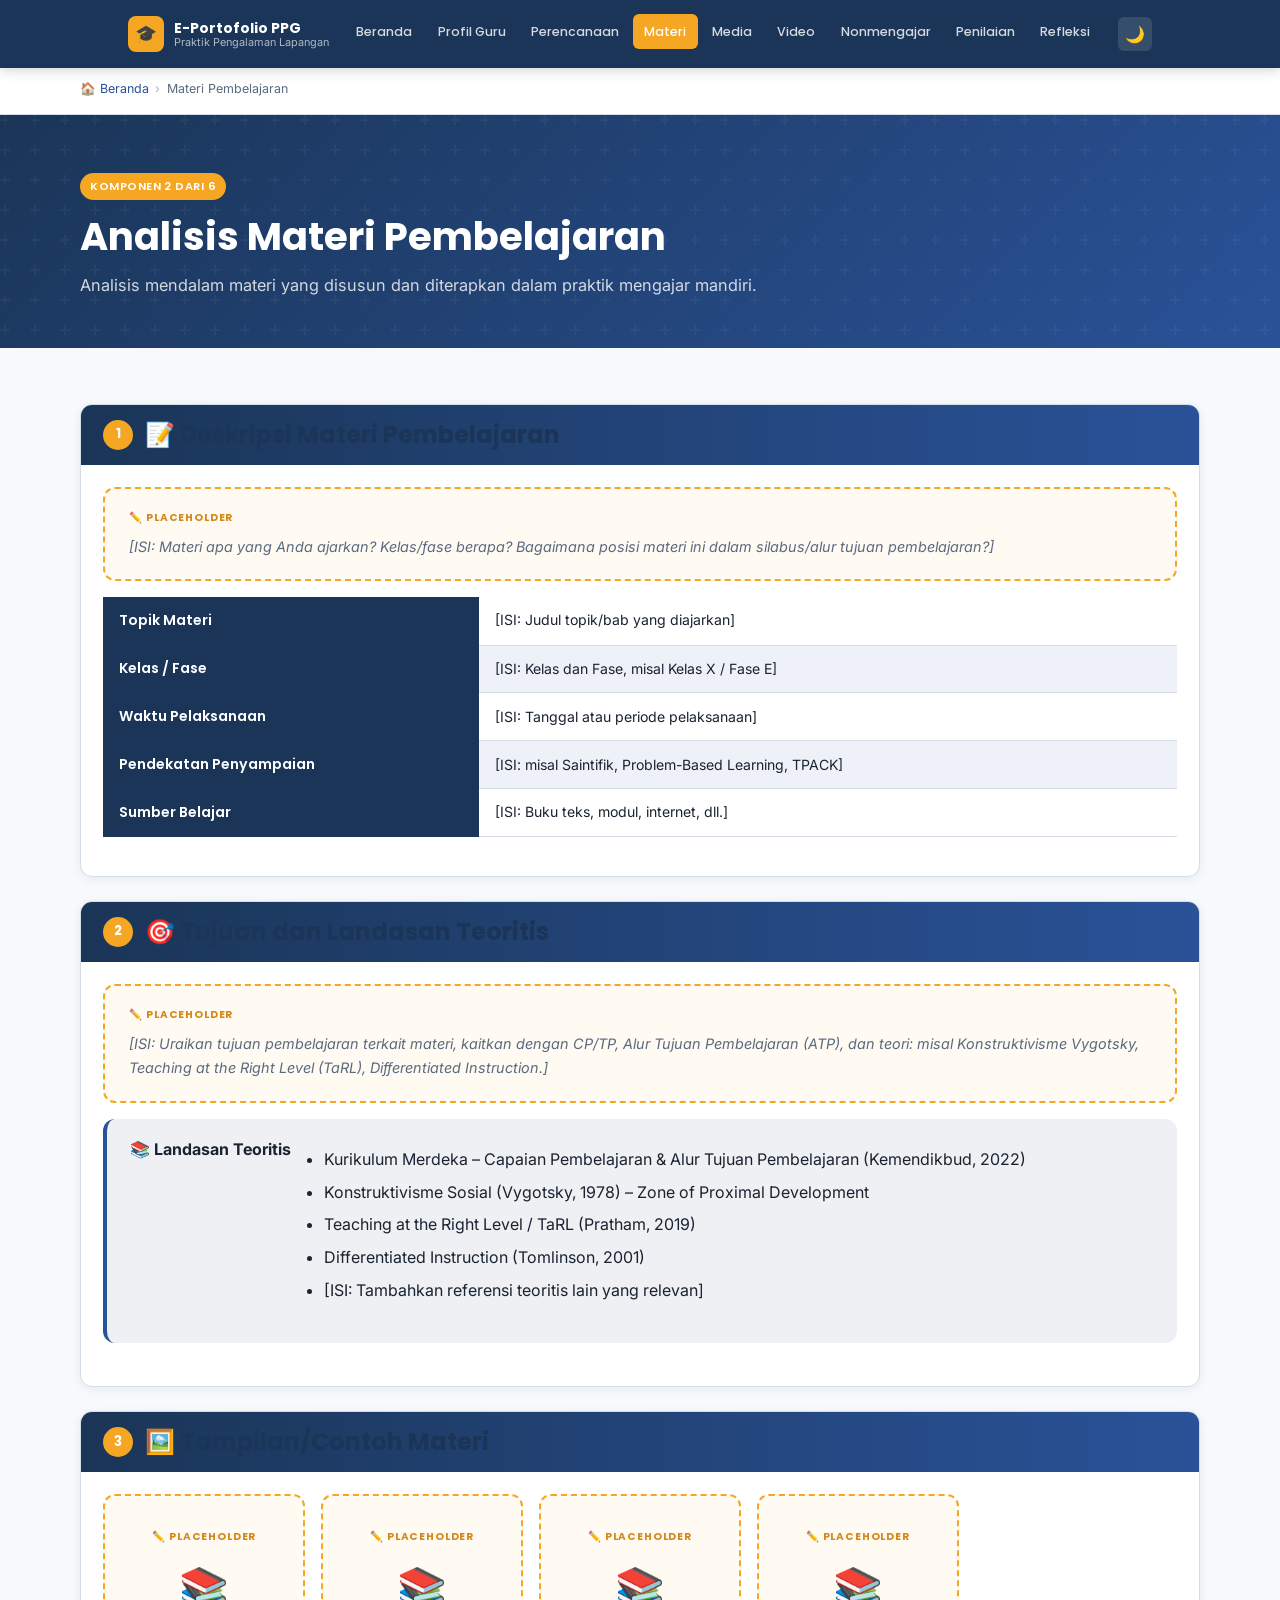
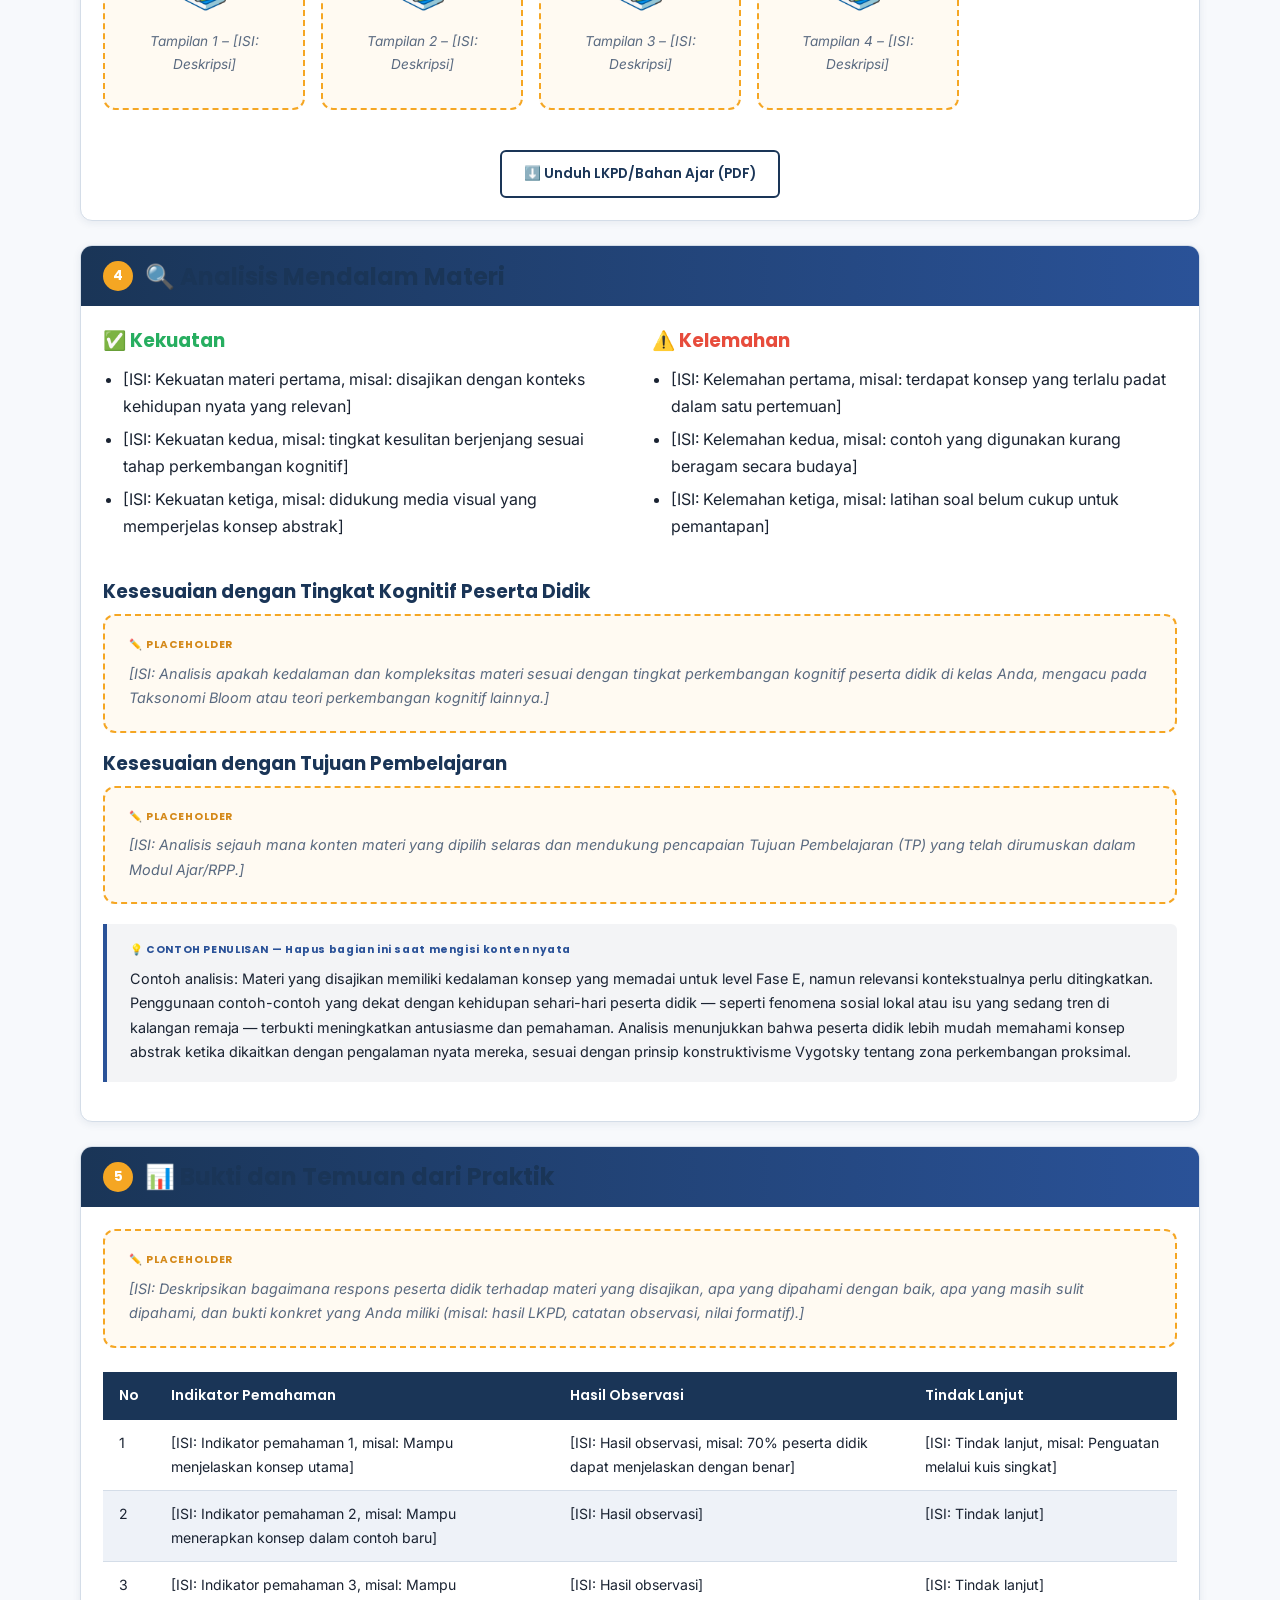
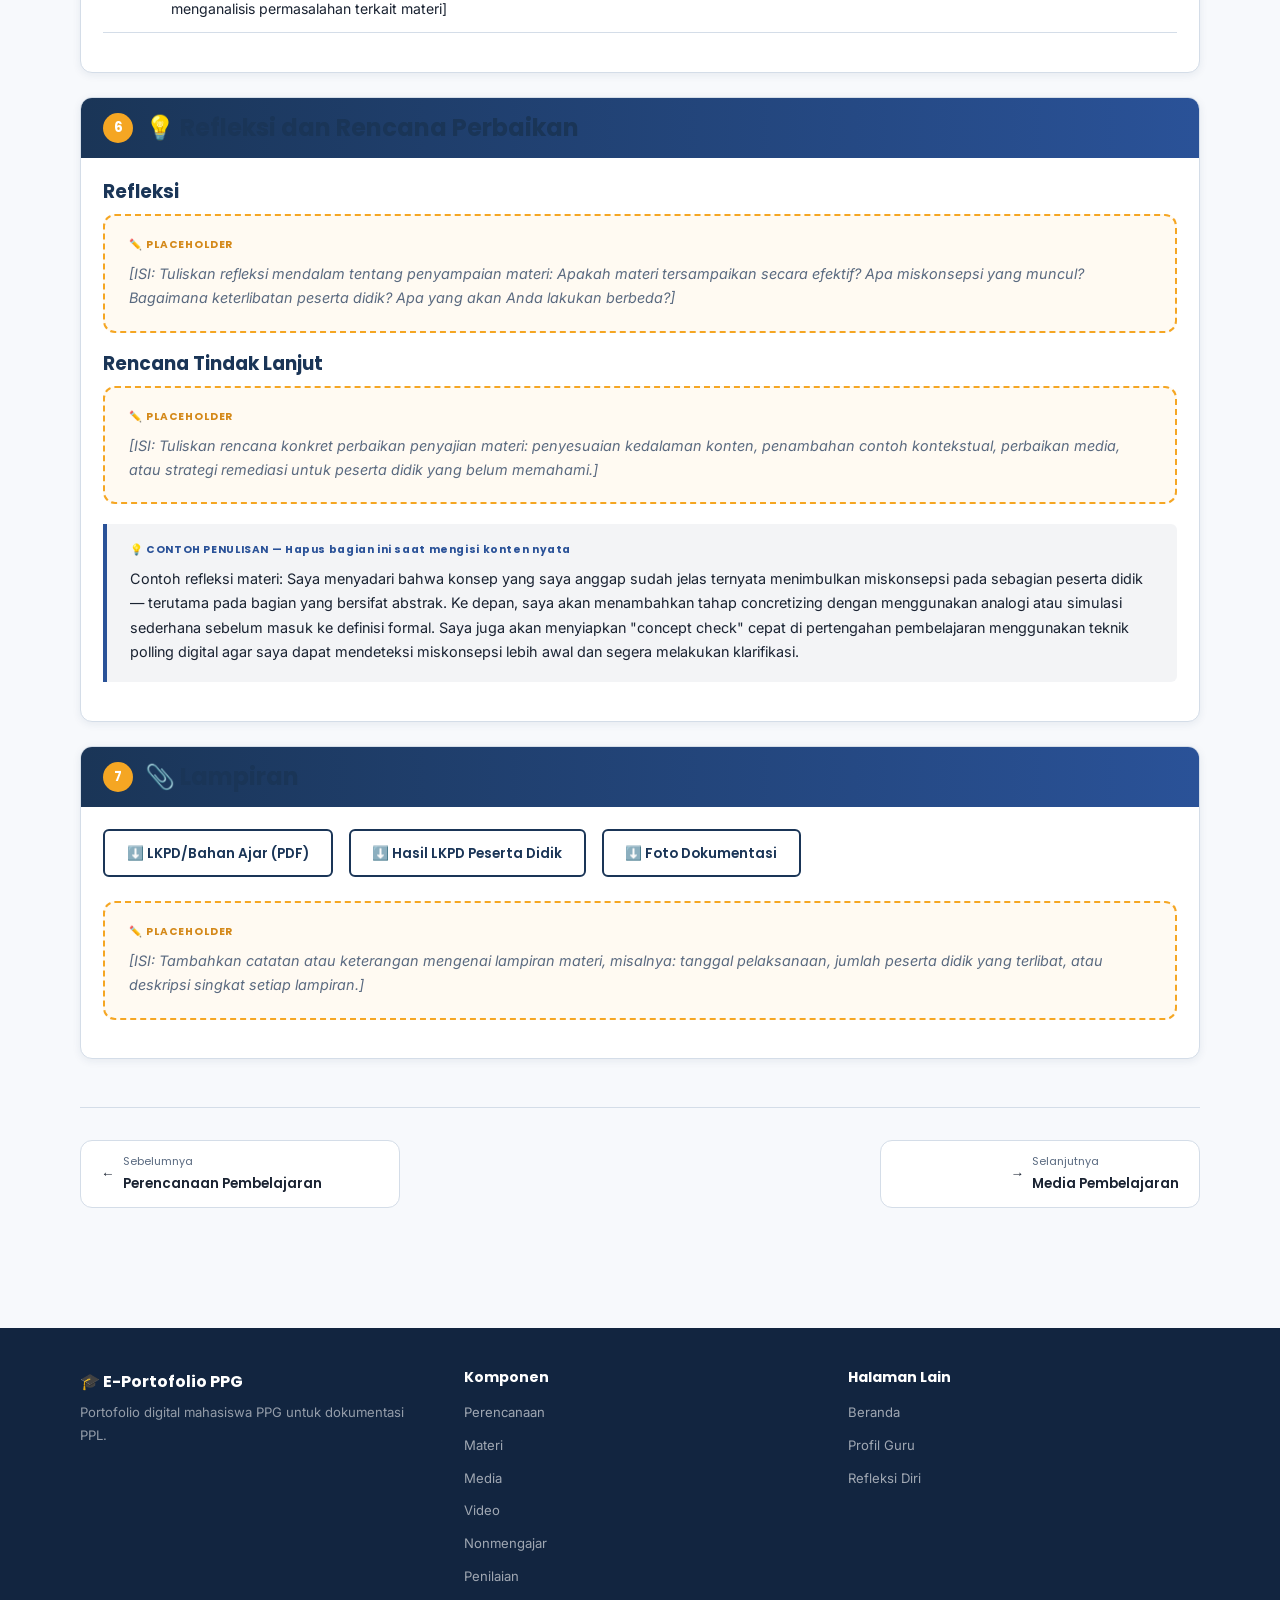
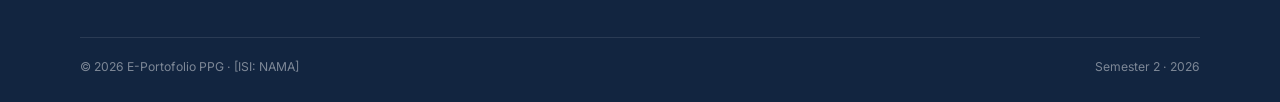
==== materi.html @ 10f50a90 "Add files via upload" ====
<!DOCTYPE html>
<html lang="id">
<head>
  <meta charset="UTF-8" />
  <meta name="viewport" content="width=device-width, initial-scale=1.0" />
  <title>Analisis Materi Pembelajaran – E-Portofolio PPG</title>
  <meta name="description" content="Analisis mendalam materi yang disusun dan diterapkan dalam praktik mengajar mandiri." />
  <link rel="stylesheet" href="assets/css/style.css" />
  <style>#reading-progress{position:fixed;top:0;left:0;height:3px;width:0;background:var(--color-accent);z-index:2000;}</style>
</head>
<body>
<div id="reading-progress"></div>

<!-- NAVBAR -->
<nav class="navbar" role="navigation" aria-label="Navigasi utama">
  <div class="container">
    <a href="index.html" class="nav-brand" aria-label="Beranda E-Portofolio PPG">
      <div class="nav-brand-icon" aria-hidden="true">🎓</div>
      <div class="nav-brand-text">
        <span class="nav-brand-title">E-Portofolio PPG</span>
        <span class="nav-brand-sub">Praktik Pengalaman Lapangan</span>
      </div>
    </a>
    <ul class="nav-menu" id="nav-menu" role="menubar">
      <li role="none"><a href="index.html" role="menuitem">Beranda</a></li>
      <li role="none"><a href="profil.html" role="menuitem">Profil Guru</a></li>
      <li role="none"><a href="perencanaan.html" role="menuitem">Perencanaan</a></li>
      <li role="none"><a href="materi.html" role="menuitem" class="active" aria-current="page">Materi</a></li>
      <li role="none"><a href="media.html" role="menuitem">Media</a></li>
      <li role="none"><a href="video.html" role="menuitem">Video</a></li>
      <li role="none"><a href="nonmengajar.html" role="menuitem">Nonmengajar</a></li>
      <li role="none"><a href="penilaian.html" role="menuitem">Penilaian</a></li>
      <li role="none"><a href="refleksi.html" role="menuitem">Refleksi</a></li>
    </ul>
    <div class="nav-actions">
      <button id="dark-toggle" class="btn-dark-toggle" aria-label="Ganti tema">🌙</button>
      <button id="hamburger" class="hamburger" aria-label="Buka/tutup menu" aria-expanded="false">☰</button>
    </div>
  </div>
</nav>

<!-- BREADCRUMB -->
<nav class="breadcrumb" aria-label="Breadcrumb">
  <div class="container">
    <ol>
      <li><a href="index.html">🏠 Beranda</a></li>
      <li aria-current="page">Materi Pembelajaran</li>
    </ol>
  </div>
</nav>

<!-- PAGE HERO -->
<header class="page-hero">
  <div class="container">
    <div class="badge" style="margin-bottom:.8rem;">Komponen 2 dari 6</div>
    <h1>Analisis Materi Pembelajaran</h1>
    <p class="page-hero-sub">Analisis mendalam materi yang disusun dan diterapkan dalam praktik mengajar mandiri.</p>
  </div>
</header>

<!-- MAIN -->
<main id="main-content">
  <section class="section">
    <div class="container">

      <!-- STEP 1: Deskripsi Materi -->
      <div class="analysis-step fade-in">
        <div class="analysis-step-header">
          <div class="step-number">1</div>
          <h2>📝 Deskripsi Materi Pembelajaran</h2>
        </div>
        <div class="analysis-step-body">
          <div class="placeholder-box">
            <p>[ISI: Materi apa yang Anda ajarkan? Kelas/fase berapa? Bagaimana posisi materi ini dalam silabus/alur tujuan pembelajaran?]</p>
          </div>
          <div class="table-wrap">
            <table>
              <caption class="sr-only">Informasi Materi Pembelajaran</caption>
              <tbody>
                <tr><th style="width:35%">Topik Materi</th><td>[ISI: Judul topik/bab yang diajarkan]</td></tr>
                <tr><th>Kelas / Fase</th><td>[ISI: Kelas dan Fase, misal Kelas X / Fase E]</td></tr>
                <tr><th>Waktu Pelaksanaan</th><td>[ISI: Tanggal atau periode pelaksanaan]</td></tr>
                <tr><th>Pendekatan Penyampaian</th><td>[ISI: misal Saintifik, Problem-Based Learning, TPACK]</td></tr>
                <tr><th>Sumber Belajar</th><td>[ISI: Buku teks, modul, internet, dll.]</td></tr>
              </tbody>
            </table>
          </div>
        </div>
      </div>

      <!-- STEP 2: Tujuan dan Landasan Teoritis -->
      <div class="analysis-step fade-in">
        <div class="analysis-step-header">
          <div class="step-number">2</div>
          <h2>🎯 Tujuan dan Landasan Teoritis</h2>
        </div>
        <div class="analysis-step-body">
          <div class="placeholder-box">
            <p>[ISI: Uraikan tujuan pembelajaran terkait materi, kaitkan dengan CP/TP, Alur Tujuan Pembelajaran (ATP), dan teori: misal Konstruktivisme Vygotsky, Teaching at the Right Level (TaRL), Differentiated Instruction.]</p>
          </div>
          <div class="info-box info">
            <strong>📚 Landasan Teoritis</strong>
            <ul style="margin-top:.6rem;padding-left:1.2rem;">
              <li>Kurikulum Merdeka – Capaian Pembelajaran &amp; Alur Tujuan Pembelajaran (Kemendikbud, 2022)</li>
              <li>Konstruktivisme Sosial (Vygotsky, 1978) – Zone of Proximal Development</li>
              <li>Teaching at the Right Level / TaRL (Pratham, 2019)</li>
              <li>Differentiated Instruction (Tomlinson, 2001)</li>
              <li>[ISI: Tambahkan referensi teoritis lain yang relevan]</li>
            </ul>
          </div>
        </div>
      </div>

      <!-- STEP 3: Tampilan Materi -->
      <div class="analysis-step fade-in">
        <div class="analysis-step-header">
          <div class="step-number">3</div>
          <h2>🖼️ Tampilan/Contoh Materi</h2>
        </div>
        <div class="analysis-step-body">
          <div class="gallery-grid" style="display:grid;grid-template-columns:repeat(auto-fill,minmax(180px,1fr));gap:1rem;margin-bottom:1.5rem;">
            <div class="placeholder-box" style="text-align:center;padding:2rem 1rem;">
              <div style="font-size:2.5rem;">📚</div>
              <p style="margin-top:.5rem;font-size:.85rem;">Tampilan 1 – [ISI: Deskripsi]</p>
            </div>
            <div class="placeholder-box" style="text-align:center;padding:2rem 1rem;">
              <div style="font-size:2.5rem;">📚</div>
              <p style="margin-top:.5rem;font-size:.85rem;">Tampilan 2 – [ISI: Deskripsi]</p>
            </div>
            <div class="placeholder-box" style="text-align:center;padding:2rem 1rem;">
              <div style="font-size:2.5rem;">📚</div>
              <p style="margin-top:.5rem;font-size:.85rem;">Tampilan 3 – [ISI: Deskripsi]</p>
            </div>
            <div class="placeholder-box" style="text-align:center;padding:2rem 1rem;">
              <div style="font-size:2.5rem;">📚</div>
              <p style="margin-top:.5rem;font-size:.85rem;">Tampilan 4 – [ISI: Deskripsi]</p>
            </div>
          </div>
          <div style="text-align:center;">
            <a href="assets/docs/lkpd-materi.pdf" class="btn btn-outline" download>⬇️ Unduh LKPD/Bahan Ajar (PDF)</a>
          </div>
        </div>
      </div>

      <!-- STEP 4: Analisis Mendalam -->
      <div class="analysis-step fade-in">
        <div class="analysis-step-header">
          <div class="step-number">4</div>
          <h2>🔍 Analisis Mendalam Materi</h2>
        </div>
        <div class="analysis-step-body">
          <div class="strength-grid" style="display:grid;grid-template-columns:1fr 1fr;gap:1.5rem;margin-bottom:1.5rem;">
            <div class="strength-card">
              <h3 style="color:var(--color-success,#16a34a);margin-bottom:.8rem;">✅ Kekuatan</h3>
              <ul style="padding-left:1.2rem;">
                <li>[ISI: Kekuatan materi pertama, misal: disajikan dengan konteks kehidupan nyata yang relevan]</li>
                <li>[ISI: Kekuatan kedua, misal: tingkat kesulitan berjenjang sesuai tahap perkembangan kognitif]</li>
                <li>[ISI: Kekuatan ketiga, misal: didukung media visual yang memperjelas konsep abstrak]</li>
              </ul>
            </div>
            <div class="strength-card">
              <h3 style="color:var(--color-danger,#dc2626);margin-bottom:.8rem;">⚠️ Kelemahan</h3>
              <ul style="padding-left:1.2rem;">
                <li>[ISI: Kelemahan pertama, misal: terdapat konsep yang terlalu padat dalam satu pertemuan]</li>
                <li>[ISI: Kelemahan kedua, misal: contoh yang digunakan kurang beragam secara budaya]</li>
                <li>[ISI: Kelemahan ketiga, misal: latihan soal belum cukup untuk pemantapan]</li>
              </ul>
            </div>
          </div>
          <h3 style="margin-bottom:.6rem;">Kesesuaian dengan Tingkat Kognitif Peserta Didik</h3>
          <div class="placeholder-box" style="margin-bottom:1.2rem;">
            <p>[ISI: Analisis apakah kedalaman dan kompleksitas materi sesuai dengan tingkat perkembangan kognitif peserta didik di kelas Anda, mengacu pada Taksonomi Bloom atau teori perkembangan kognitif lainnya.]</p>
          </div>
          <h3 style="margin-bottom:.6rem;">Kesesuaian dengan Tujuan Pembelajaran</h3>
          <div class="placeholder-box" style="margin-bottom:1.2rem;">
            <p>[ISI: Analisis sejauh mana konten materi yang dipilih selaras dan mendukung pencapaian Tujuan Pembelajaran (TP) yang telah dirumuskan dalam Modul Ajar/RPP.]</p>
          </div>
          <div class="example-box">
            <p>Contoh analisis: Materi yang disajikan memiliki kedalaman konsep yang memadai untuk level Fase E, namun relevansi kontekstualnya perlu ditingkatkan. Penggunaan contoh-contoh yang dekat dengan kehidupan sehari-hari peserta didik — seperti fenomena sosial lokal atau isu yang sedang tren di kalangan remaja — terbukti meningkatkan antusiasme dan pemahaman. Analisis menunjukkan bahwa peserta didik lebih mudah memahami konsep abstrak ketika dikaitkan dengan pengalaman nyata mereka, sesuai dengan prinsip konstruktivisme Vygotsky tentang zona perkembangan proksimal.</p>
          </div>
        </div>
      </div>

      <!-- STEP 5: Bukti dan Temuan -->
      <div class="analysis-step fade-in">
        <div class="analysis-step-header">
          <div class="step-number">5</div>
          <h2>📊 Bukti dan Temuan dari Praktik</h2>
        </div>
        <div class="analysis-step-body">
          <div class="placeholder-box" style="margin-bottom:1.5rem;">
            <p>[ISI: Deskripsikan bagaimana respons peserta didik terhadap materi yang disajikan, apa yang dipahami dengan baik, apa yang masih sulit dipahami, dan bukti konkret yang Anda miliki (misal: hasil LKPD, catatan observasi, nilai formatif).]</p>
          </div>
          <div class="table-wrap">
            <table>
              <caption class="sr-only">Tabel Analisis Pemahaman Peserta Didik</caption>
              <thead>
                <tr>
                  <th>No</th>
                  <th>Indikator Pemahaman</th>
                  <th>Hasil Observasi</th>
                  <th>Tindak Lanjut</th>
                </tr>
              </thead>
              <tbody>
                <tr>
                  <td>1</td>
                  <td>[ISI: Indikator pemahaman 1, misal: Mampu menjelaskan konsep utama]</td>
                  <td>[ISI: Hasil observasi, misal: 70% peserta didik dapat menjelaskan dengan benar]</td>
                  <td>[ISI: Tindak lanjut, misal: Penguatan melalui kuis singkat]</td>
                </tr>
                <tr>
                  <td>2</td>
                  <td>[ISI: Indikator pemahaman 2, misal: Mampu menerapkan konsep dalam contoh baru]</td>
                  <td>[ISI: Hasil observasi]</td>
                  <td>[ISI: Tindak lanjut]</td>
                </tr>
                <tr>
                  <td>3</td>
                  <td>[ISI: Indikator pemahaman 3, misal: Mampu menganalisis permasalahan terkait materi]</td>
                  <td>[ISI: Hasil observasi]</td>
                  <td>[ISI: Tindak lanjut]</td>
                </tr>
              </tbody>
            </table>
          </div>
        </div>
      </div>

      <!-- STEP 6: Refleksi -->
      <div class="analysis-step fade-in">
        <div class="analysis-step-header">
          <div class="step-number">6</div>
          <h2>💡 Refleksi dan Rencana Perbaikan</h2>
        </div>
        <div class="analysis-step-body">
          <h3 style="margin-bottom:.6rem;">Refleksi</h3>
          <div class="placeholder-box" style="margin-bottom:1.2rem;">
            <p>[ISI: Tuliskan refleksi mendalam tentang penyampaian materi: Apakah materi tersampaikan secara efektif? Apa miskonsepsi yang muncul? Bagaimana keterlibatan peserta didik? Apa yang akan Anda lakukan berbeda?]</p>
          </div>
          <h3 style="margin-bottom:.6rem;">Rencana Tindak Lanjut</h3>
          <div class="placeholder-box" style="margin-bottom:1.2rem;">
            <p>[ISI: Tuliskan rencana konkret perbaikan penyajian materi: penyesuaian kedalaman konten, penambahan contoh kontekstual, perbaikan media, atau strategi remediasi untuk peserta didik yang belum memahami.]</p>
          </div>
          <div class="example-box">
            <p>Contoh refleksi materi: Saya menyadari bahwa konsep yang saya anggap sudah jelas ternyata menimbulkan miskonsepsi pada sebagian peserta didik — terutama pada bagian yang bersifat abstrak. Ke depan, saya akan menambahkan tahap concretizing dengan menggunakan analogi atau simulasi sederhana sebelum masuk ke definisi formal. Saya juga akan menyiapkan "concept check" cepat di pertengahan pembelajaran menggunakan teknik polling digital agar saya dapat mendeteksi miskonsepsi lebih awal dan segera melakukan klarifikasi.</p>
          </div>
        </div>
      </div>

      <!-- STEP 7: Lampiran -->
      <div class="analysis-step fade-in">
        <div class="analysis-step-header">
          <div class="step-number">7</div>
          <h2>📎 Lampiran</h2>
        </div>
        <div class="analysis-step-body">
          <div style="display:flex;flex-wrap:wrap;gap:1rem;margin-bottom:1.5rem;">
            <a href="assets/docs/lkpd-materi.pdf" class="btn btn-outline" download>⬇️ LKPD/Bahan Ajar (PDF)</a>
            <a href="assets/docs/hasil-lkpd-peserta-didik.pdf" class="btn btn-outline" download>⬇️ Hasil LKPD Peserta Didik</a>
            <a href="assets/docs/foto-dokumentasi-materi.zip" class="btn btn-outline" download>⬇️ Foto Dokumentasi</a>
          </div>
          <div class="placeholder-box">
            <p>[ISI: Tambahkan catatan atau keterangan mengenai lampiran materi, misalnya: tanggal pelaksanaan, jumlah peserta didik yang terlibat, atau deskripsi singkat setiap lampiran.]</p>
          </div>
        </div>
      </div>

      <!-- PREV/NEXT -->
      <nav class="page-nav" aria-label="Navigasi halaman">
        <a href="perencanaan.html" class="nav-prev">
          <span>←</span>
          <span><span class="nav-label">Sebelumnya</span>Perencanaan Pembelajaran</span>
        </a>
        <a href="media.html" class="nav-next">
          <span><span class="nav-label">Selanjutnya</span>Media Pembelajaran</span>
          <span>→</span>
        </a>
      </nav>

    </div>
  </section>
</main>

<!-- FOOTER -->
<footer class="footer" role="contentinfo">
  <div class="container">
    <div class="footer-grid">
      <div class="footer-brand">
        <div class="nav-brand-title">🎓 E-Portofolio PPG</div>
        <p>Portofolio digital mahasiswa PPG untuk dokumentasi PPL.</p>
      </div>
      <div class="footer-col">
        <h4>Komponen</h4>
        <ul>
          <li><a href="perencanaan.html">Perencanaan</a></li>
          <li><a href="materi.html">Materi</a></li>
          <li><a href="media.html">Media</a></li>
          <li><a href="video.html">Video</a></li>
          <li><a href="nonmengajar.html">Nonmengajar</a></li>
          <li><a href="penilaian.html">Penilaian</a></li>
        </ul>
      </div>
      <div class="footer-col">
        <h4>Halaman Lain</h4>
        <ul>
          <li><a href="index.html">Beranda</a></li>
          <li><a href="profil.html">Profil Guru</a></li>
          <li><a href="refleksi.html">Refleksi Diri</a></li>
        </ul>
      </div>
    </div>
    <div class="footer-bottom">
      <span>© <span id="current-year"></span> E-Portofolio PPG · [ISI: NAMA]</span>
      <span>Semester 2 · 2026</span>
    </div>
  </div>
</footer>

<button id="back-to-top" aria-label="Kembali ke atas">↑</button>
<script src="assets/js/main.js"></script>

<style>
  @media (max-width: 768px) {
    .strength-grid { grid-template-columns: 1fr !important; }
    .gallery-grid { grid-template-columns: 1fr 1fr !important; }
  }
  @media (max-width: 480px) {
    .gallery-grid { grid-template-columns: 1fr !important; }
  }
</style>
</body>
</html>
---- assets/css/style.css ----
/* ============================================================
   E-PORTOFOLIO PPG — style.css
   Palet: Biru Tua (#1A3557) + Aksen Kuning/Oranye (#F5A623)
   Font : Poppins (judul) | Inter (isi)
   ============================================================ */

/* ---------- Google Fonts ---------- */
@import url('https://fonts.googleapis.com/css2?family=Inter:wght@300;400;500;600;700&family=Poppins:wght@400;500;600;700;800&display=swap');

/* ---------- CSS Variables ---------- */
:root {
  --color-primary:     #1A3557;
  --color-primary-dk:  #122540;
  --color-primary-lt:  #2a5298;
  --color-accent:      #F5A623;
  --color-accent-dk:   #d4891a;
  --color-accent-lt:   #ffc65a;
  --color-bg:          #F7F9FC;
  --color-surface:     #FFFFFF;
  --color-surface-2:   #EEF2F8;
  --color-text:        #1a2332;
  --color-text-muted:  #5a6a80;
  --color-border:      #d4dde8;
  --color-danger:      #e74c3c;
  --color-success:     #27ae60;

  --font-head:    'Poppins', sans-serif;
  --font-body:    'Inter', sans-serif;

  --radius-sm:    6px;
  --radius-md:    12px;
  --radius-lg:    20px;
  --radius-xl:    28px;

  --shadow-sm:    0 2px 8px rgba(26,53,87,.08);
  --shadow-md:    0 6px 24px rgba(26,53,87,.12);
  --shadow-lg:    0 16px 48px rgba(26,53,87,.16);

  --nav-height:   68px;
  --transition:   .25s cubic-bezier(.4,0,.2,1);
}

/* ---------- Dark Mode ---------- */
[data-theme="dark"] {
  --color-primary:     #2a6aad;
  --color-primary-dk:  #1d4e80;
  --color-primary-lt:  #4a8fd4;
  --color-accent:      #F5A623;
  --color-accent-dk:   #d4891a;
  --color-bg:          #0f1923;
  --color-surface:     #1a2535;
  --color-surface-2:   #222f42;
  --color-text:        #e2e8f0;
  --color-text-muted:  #8fa3bc;
  --color-border:      #2d3f55;
}

/* ---------- Reset & Base ---------- */
*, *::before, *::after { box-sizing: border-box; margin: 0; padding: 0; }

html {
  font-size: 16px;
  scroll-behavior: smooth;
  scroll-padding-top: calc(var(--nav-height) + 16px);
}

body {
  font-family: var(--font-body);
  background: var(--color-bg);
  color: var(--color-text);
  line-height: 1.7;
  transition: background var(--transition), color var(--transition);
}

img { max-width: 100%; height: auto; display: block; }
a { color: var(--color-primary-lt); text-decoration: none; }
a:hover { text-decoration: underline; }

h1, h2, h3, h4, h5 {
  font-family: var(--font-head);
  color: var(--color-primary);
  line-height: 1.3;
}
[data-theme="dark"] h1,
[data-theme="dark"] h2,
[data-theme="dark"] h3,
[data-theme="dark"] h4,
[data-theme="dark"] h5 { color: var(--color-primary-lt); }

p { margin-bottom: 1rem; }
ul, ol { padding-left: 1.5rem; margin-bottom: 1rem; }
li { margin-bottom: .35rem; }

/* ---------- Utility Classes ---------- */
.container { max-width: 1160px; margin: 0 auto; padding: 0 1.25rem; }
.sr-only {
  position: absolute; width: 1px; height: 1px;
  padding: 0; margin: -1px; overflow: hidden;
  clip: rect(0,0,0,0); white-space: nowrap; border: 0;
}
.text-accent   { color: var(--color-accent); }
.text-muted    { color: var(--color-text-muted); }
.font-head     { font-family: var(--font-head); }
.mt-0 { margin-top: 0 !important; }
.mb-0 { margin-bottom: 0 !important; }
.badge {
  display: inline-block;
  padding: .22rem .65rem;
  font-size: .7rem;
  font-weight: 600;
  font-family: var(--font-head);
  letter-spacing: .04em;
  text-transform: uppercase;
  border-radius: 99px;
  background: var(--color-accent);
  color: #fff;
}
.badge-blue {
  background: var(--color-primary);
  color: #fff;
}
.badge-outline {
  background: transparent;
  border: 1.5px solid var(--color-primary);
  color: var(--color-primary);
}

/* ---------- NAVBAR ---------- */
.navbar {
  position: sticky;
  top: 0;
  z-index: 1000;
  height: var(--nav-height);
  background: var(--color-primary);
  box-shadow: 0 2px 12px rgba(0,0,0,.18);
  display: flex;
  align-items: center;
}

.navbar .container {
  display: flex;
  align-items: center;
  justify-content: space-between;
  gap: 1rem;
  height: 100%;
}

.nav-brand {
  display: flex;
  align-items: center;
  gap: .6rem;
  text-decoration: none;
}
.nav-brand-icon {
  width: 36px; height: 36px;
  background: var(--color-accent);
  border-radius: 8px;
  display: grid;
  place-items: center;
  font-size: 1.1rem;
  flex-shrink: 0;
}
.nav-brand-text {
  display: flex;
  flex-direction: column;
  line-height: 1.15;
}
.nav-brand-title {
  font-family: var(--font-head);
  font-weight: 700;
  font-size: .88rem;
  color: #fff;
}
.nav-brand-sub {
  font-size: .68rem;
  color: rgba(255,255,255,.65);
  font-weight: 400;
}

.nav-menu {
  display: flex;
  align-items: center;
  list-style: none;
  gap: .15rem;
  padding: 0;
  margin: 0;
}
.nav-menu a {
  display: block;
  padding: .42rem .72rem;
  font-family: var(--font-head);
  font-size: .78rem;
  font-weight: 500;
  color: rgba(255,255,255,.82);
  border-radius: var(--radius-sm);
  transition: background var(--transition), color var(--transition);
  text-decoration: none;
  white-space: nowrap;
}
.nav-menu a:hover { background: rgba(255,255,255,.12); color: #fff; }
.nav-menu a.active {
  background: var(--color-accent);
  color: #fff;
}

.nav-actions {
  display: flex;
  align-items: center;
  gap: .5rem;
}
.btn-dark-toggle {
  background: rgba(255,255,255,.12);
  border: none;
  border-radius: var(--radius-sm);
  width: 34px; height: 34px;
  cursor: pointer;
  color: #fff;
  font-size: 1rem;
  display: grid;
  place-items: center;
  transition: background var(--transition);
}
.btn-dark-toggle:hover { background: rgba(255,255,255,.22); }

.hamburger {
  display: none;
  background: none;
  border: none;
  cursor: pointer;
  padding: .4rem;
  border-radius: var(--radius-sm);
  color: #fff;
  font-size: 1.4rem;
}

/* ---------- MOBILE MENU ---------- */
@media (max-width: 900px) {
  .hamburger { display: block; }

  .nav-menu {
    position: fixed;
    top: var(--nav-height);
    left: 0; right: 0;
    background: var(--color-primary-dk);
    flex-direction: column;
    align-items: stretch;
    gap: 0;
    padding: .75rem;
    max-height: calc(100vh - var(--nav-height));
    overflow-y: auto;
    transform: translateY(-110%);
    opacity: 0;
    transition: transform .3s ease, opacity .3s ease;
    pointer-events: none;
  }
  .nav-menu.open {
    transform: translateY(0);
    opacity: 1;
    pointer-events: auto;
  }
  .nav-menu a {
    padding: .7rem 1rem;
    font-size: .88rem;
  }
}

/* ---------- BREADCRUMB ---------- */
.breadcrumb {
  background: var(--color-surface);
  border-bottom: 1px solid var(--color-border);
  padding: .6rem 0;
  font-size: .78rem;
  color: var(--color-text-muted);
}
.breadcrumb ol {
  list-style: none;
  display: flex;
  align-items: center;
  gap: .4rem;
  padding: 0; margin: 0;
  flex-wrap: wrap;
}
.breadcrumb li:not(:last-child)::after {
  content: '›';
  margin-left: .4rem;
  opacity: .5;
}
.breadcrumb a { color: var(--color-primary-lt); }

/* ---------- PAGE HERO ---------- */
.page-hero {
  background: linear-gradient(135deg, var(--color-primary) 0%, var(--color-primary-lt) 100%);
  padding: 3.5rem 0 3rem;
  position: relative;
  overflow: hidden;
}
.page-hero::before {
  content: '';
  position: absolute;
  inset: 0;
  background: url("data:image/svg+xml,%3Csvg width='60' height='60' viewBox='0 0 60 60' xmlns='http://www.w3.org/2000/svg'%3E%3Cg fill='none' fill-rule='evenodd'%3E%3Cg fill='%23ffffff' fill-opacity='0.04'%3E%3Cpath d='M36 34v-4h-2v4h-4v2h4v4h2v-4h4v-2h-4zm0-30V0h-2v4h-4v2h4v4h2V6h4V4h-4zM6 34v-4H4v4H0v2h4v4h2v-4h4v-2H6zM6 4V0H4v4H0v2h4v4h2V6h4V4H6z'/%3E%3C/g%3E%3C/g%3E%3C/svg%3E");
}
.page-hero .container { position: relative; }
.page-hero-badge {
  display: inline-flex;
  align-items: center;
  gap: .4rem;
  background: rgba(255,255,255,.15);
  border: 1px solid rgba(255,255,255,.25);
  border-radius: 99px;
  padding: .3rem .85rem;
  font-size: .72rem;
  font-family: var(--font-head);
  font-weight: 600;
  color: rgba(255,255,255,.9);
  letter-spacing: .05em;
  text-transform: uppercase;
  margin-bottom: .85rem;
}
.page-hero h1 {
  font-size: clamp(1.6rem, 3vw, 2.5rem);
  color: #fff;
  margin-bottom: .6rem;
}
.page-hero p {
  color: rgba(255,255,255,.8);
  font-size: 1.02rem;
  max-width: 680px;
  margin-bottom: 0;
}

/* ---------- SECTION ---------- */
.section { padding: 3.5rem 0; }
.section-sm { padding: 2rem 0; }
.section-title {
  font-size: 1.5rem;
  margin-bottom: .4rem;
  display: flex;
  align-items: center;
  gap: .5rem;
}
.section-title::before {
  content: '';
  display: inline-block;
  width: 4px;
  height: 1.2em;
  background: var(--color-accent);
  border-radius: 2px;
  flex-shrink: 0;
}
.section-subtitle {
  color: var(--color-text-muted);
  margin-bottom: 2rem;
  max-width: 680px;
}
.divider {
  border: none;
  border-top: 1px solid var(--color-border);
  margin: 2rem 0;
}

/* ---------- CARDS ---------- */
.card {
  background: var(--color-surface);
  border-radius: var(--radius-md);
  border: 1px solid var(--color-border);
  box-shadow: var(--shadow-sm);
  transition: box-shadow var(--transition), transform var(--transition);
  overflow: hidden;
}
.card:hover {
  box-shadow: var(--shadow-md);
  transform: translateY(-3px);
}
.card-body { padding: 1.5rem; }
.card-header {
  padding: 1rem 1.5rem;
  border-bottom: 1px solid var(--color-border);
  display: flex;
  align-items: center;
  gap: .5rem;
  font-family: var(--font-head);
  font-weight: 600;
}
.card-footer {
  padding: 1rem 1.5rem;
  border-top: 1px solid var(--color-border);
  background: var(--color-surface-2);
}

/* ---------- KOMPONEN CARD (beranda) ---------- */
.comp-grid {
  display: grid;
  grid-template-columns: repeat(auto-fill, minmax(280px, 1fr));
  gap: 1.35rem;
}
.comp-card {
  background: var(--color-surface);
  border-radius: var(--radius-md);
  border: 1px solid var(--color-border);
  padding: 1.75rem 1.5rem;
  display: flex;
  flex-direction: column;
  gap: .75rem;
  text-decoration: none;
  transition: box-shadow var(--transition), transform var(--transition), border-color var(--transition);
  box-shadow: var(--shadow-sm);
  position: relative;
  overflow: hidden;
}
.comp-card::after {
  content: '';
  position: absolute;
  top: 0; left: 0; right: 0;
  height: 4px;
  background: var(--comp-color, var(--color-accent));
  transform: scaleX(0);
  transform-origin: left;
  transition: transform var(--transition);
}
.comp-card:hover::after { transform: scaleX(1); }
.comp-card:hover {
  box-shadow: var(--shadow-md);
  transform: translateY(-4px);
  border-color: var(--comp-color, var(--color-accent));
  text-decoration: none;
}
.comp-icon {
  width: 52px; height: 52px;
  border-radius: var(--radius-sm);
  background: var(--comp-color-lt, #FFF3DC);
  display: grid;
  place-items: center;
  font-size: 1.5rem;
  flex-shrink: 0;
}
.comp-num {
  font-size: .68rem;
  font-family: var(--font-head);
  font-weight: 700;
  letter-spacing: .08em;
  text-transform: uppercase;
  color: var(--comp-color, var(--color-accent));
}
.comp-title {
  font-family: var(--font-head);
  font-weight: 700;
  font-size: 1rem;
  color: var(--color-text);
  line-height: 1.35;
}
[data-theme="dark"] .comp-title { color: var(--color-text); }
.comp-desc {
  font-size: .84rem;
  color: var(--color-text-muted);
  line-height: 1.55;
  margin-bottom: 0;
}
.comp-arrow {
  margin-top: auto;
  font-size: .8rem;
  font-weight: 600;
  font-family: var(--font-head);
  color: var(--comp-color, var(--color-accent));
  display: flex;
  align-items: center;
  gap: .3rem;
}

/* ---------- ANALYSIS SECTION (struktur analisis) ---------- */
.analysis-step {
  background: var(--color-surface);
  border-radius: var(--radius-md);
  border: 1px solid var(--color-border);
  margin-bottom: 1.5rem;
  overflow: hidden;
  box-shadow: var(--shadow-sm);
}
.analysis-step-header {
  background: linear-gradient(90deg, var(--color-primary) 0%, var(--color-primary-lt) 100%);
  padding: .9rem 1.4rem;
  display: flex;
  align-items: center;
  gap: .75rem;
}
.step-number {
  background: var(--color-accent);
  color: #fff;
  width: 30px; height: 30px;
  border-radius: 50%;
  display: grid;
  place-items: center;
  font-family: var(--font-head);
  font-weight: 700;
  font-size: .82rem;
  flex-shrink: 0;
}
.analysis-step-header h3 {
  color: #fff;
  font-size: 1rem;
  margin: 0;
  font-family: var(--font-head);
}
.analysis-step-body {
  padding: 1.4rem;
}

/* ---------- PLACEHOLDER BOX ---------- */
.placeholder-box {
  border: 2px dashed var(--color-accent);
  border-radius: var(--radius-md);
  padding: 1.25rem 1.5rem;
  background: rgba(245,166,35,.06);
  margin-bottom: 1rem;
  position: relative;
}
.placeholder-box::before {
  content: '✏️ PLACEHOLDER';
  display: block;
  font-family: var(--font-head);
  font-size: .65rem;
  font-weight: 700;
  letter-spacing: .08em;
  color: var(--color-accent-dk);
  margin-bottom: .5rem;
}
.placeholder-box p, .placeholder-box li {
  color: var(--color-text-muted);
  font-style: italic;
  font-size: .9rem;
}
.placeholder-box p:last-child { margin-bottom: 0; }

.example-box {
  border-left: 4px solid var(--color-primary-lt);
  border-radius: 0 var(--radius-sm) var(--radius-sm) 0;
  padding: 1.1rem 1.4rem;
  background: rgba(26,53,87,.05);
  margin-bottom: 1rem;
  position: relative;
}
.example-box::before {
  content: '💡 CONTOH PENULISAN — Hapus bagian ini saat mengisi konten nyata';
  display: block;
  font-family: var(--font-head);
  font-size: .65rem;
  font-weight: 700;
  letter-spacing: .06em;
  color: var(--color-primary-lt);
  margin-bottom: .5rem;
}
.example-box p { font-size: .9rem; margin-bottom: 0; color: var(--color-text); }

/* ---------- TABLE ---------- */
.table-wrap { overflow-x: auto; margin-bottom: 1rem; }
table {
  width: 100%;
  border-collapse: collapse;
  font-size: .88rem;
}
th {
  background: var(--color-primary);
  color: #fff;
  font-family: var(--font-head);
  font-weight: 600;
  padding: .75rem 1rem;
  text-align: left;
  white-space: nowrap;
}
td {
  padding: .7rem 1rem;
  border-bottom: 1px solid var(--color-border);
  vertical-align: top;
}
tr:nth-child(even) td { background: var(--color-surface-2); }
tr:hover td { background: rgba(26,53,87,.05); }

/* ---------- PROFIL ---------- */
.profil-hero {
  background: linear-gradient(135deg, var(--color-primary) 0%, var(--color-primary-lt) 100%);
  padding: 3rem 0;
  position: relative;
  overflow: hidden;
}
.profil-hero::before {
  content: '';
  position: absolute; inset: 0;
  background: url("data:image/svg+xml,%3Csvg width='60' height='60' viewBox='0 0 60 60' xmlns='http://www.w3.org/2000/svg'%3E%3Cg fill='none' fill-rule='evenodd'%3E%3Cg fill='%23ffffff' fill-opacity='0.04'%3E%3Cpath d='M36 34v-4h-2v4h-4v2h4v4h2v-4h4v-2h-4zm0-30V0h-2v4h-4v2h4v4h2V6h4V4h-4zM6 34v-4H4v4H0v2h4v4h2v-4h4v-2H6zM6 4V0H4v4H0v2h4v4h2V6h4V4H6z'/%3E%3C/g%3E%3C/g%3E%3C/svg%3E");
}
.profil-card {
  position: relative;
  display: flex;
  align-items: center;
  gap: 2.5rem;
  flex-wrap: wrap;
}
.profil-avatar-wrap {
  width: 130px; height: 130px;
  border-radius: 50%;
  border: 4px solid var(--color-accent);
  overflow: hidden;
  flex-shrink: 0;
  background: var(--color-surface-2);
  display: grid;
  place-items: center;
  font-size: 3rem;
}
.profil-info h1 {
  color: #fff;
  font-size: 1.8rem;
  margin-bottom: .2rem;
}
.profil-info .profil-role {
  color: var(--color-accent);
  font-family: var(--font-head);
  font-weight: 600;
  font-size: .95rem;
  margin-bottom: .6rem;
}
.profil-meta {
  display: flex;
  flex-wrap: wrap;
  gap: .5rem;
}
.profil-meta-item {
  display: flex;
  align-items: center;
  gap: .35rem;
  font-size: .8rem;
  color: rgba(255,255,255,.8);
  background: rgba(255,255,255,.12);
  border-radius: 99px;
  padding: .25rem .75rem;
}

/* ---------- SKILL BAR ---------- */
.skill-bar {
  margin-bottom: 1rem;
}
.skill-bar-label {
  display: flex;
  justify-content: space-between;
  margin-bottom: .35rem;
  font-size: .85rem;
  font-weight: 500;
}
.skill-bar-track {
  background: var(--color-surface-2);
  border-radius: 99px;
  height: 8px;
  overflow: hidden;
}
.skill-bar-fill {
  height: 100%;
  background: linear-gradient(90deg, var(--color-primary), var(--color-primary-lt));
  border-radius: 99px;
  width: 0;
  transition: width 1s ease;
}

/* ---------- TIMELINE ---------- */
.timeline {
  position: relative;
  padding-left: 2.5rem;
}
.timeline::before {
  content: '';
  position: absolute;
  left: 10px; top: 0; bottom: 0;
  width: 2px;
  background: linear-gradient(to bottom, var(--color-accent), var(--color-primary-lt));
}
.timeline-item {
  position: relative;
  margin-bottom: 2rem;
}
.timeline-dot {
  position: absolute;
  left: -2.05rem;
  top: .25rem;
  width: 18px; height: 18px;
  border-radius: 50%;
  background: var(--color-accent);
  border: 3px solid var(--color-surface);
  box-shadow: 0 0 0 2px var(--color-accent);
}
.timeline-date {
  font-family: var(--font-head);
  font-size: .72rem;
  font-weight: 700;
  color: var(--color-accent-dk);
  letter-spacing: .05em;
  text-transform: uppercase;
  margin-bottom: .3rem;
}
.timeline-title {
  font-family: var(--font-head);
  font-weight: 600;
  font-size: .98rem;
  color: var(--color-primary);
  margin-bottom: .35rem;
}
[data-theme="dark"] .timeline-title { color: var(--color-primary-lt); }
.timeline-body {
  font-size: .88rem;
  color: var(--color-text-muted);
}
.timeline-body p { margin-bottom: 0; }

/* ---------- VIDEO EMBED ---------- */
.video-container {
  position: relative;
  padding-bottom: 56.25%;
  height: 0;
  overflow: hidden;
  border-radius: var(--radius-md);
  background: #000;
  margin-bottom: 1rem;
}
.video-container iframe {
  position: absolute;
  top: 0; left: 0;
  width: 100%; height: 100%;
  border: none;
}

/* ---------- GALLERY ---------- */
.gallery-grid {
  display: grid;
  grid-template-columns: repeat(auto-fill, minmax(200px, 1fr));
  gap: 1rem;
}
.gallery-item {
  border-radius: var(--radius-md);
  overflow: hidden;
  border: 1px solid var(--color-border);
  aspect-ratio: 4/3;
  background: var(--color-surface-2);
  display: grid;
  place-items: center;
  font-size: 2.5rem;
  cursor: pointer;
  transition: transform var(--transition);
}
.gallery-item:hover { transform: scale(1.02); }
.gallery-item img {
  width: 100%; height: 100%;
  object-fit: cover;
}

/* ---------- DOWNLOAD BUTTON ---------- */
.btn {
  display: inline-flex;
  align-items: center;
  gap: .45rem;
  padding: .65rem 1.35rem;
  border-radius: var(--radius-sm);
  font-family: var(--font-head);
  font-weight: 600;
  font-size: .85rem;
  cursor: pointer;
  text-decoration: none;
  transition: background var(--transition), transform var(--transition), box-shadow var(--transition);
  border: 2px solid transparent;
}
.btn:hover { transform: translateY(-1px); text-decoration: none; }
.btn-primary {
  background: var(--color-primary);
  color: #fff;
  box-shadow: 0 4px 12px rgba(26,53,87,.25);
}
.btn-primary:hover { background: var(--color-primary-lt); box-shadow: 0 6px 18px rgba(26,53,87,.3); }
.btn-accent {
  background: var(--color-accent);
  color: #fff;
  box-shadow: 0 4px 12px rgba(245,166,35,.3);
}
.btn-accent:hover { background: var(--color-accent-dk); }
.btn-outline {
  background: transparent;
  color: var(--color-primary);
  border-color: var(--color-primary);
}
.btn-outline:hover { background: var(--color-primary); color: #fff; }
.btn-sm { padding: .45rem 1rem; font-size: .78rem; }
.btn-lg { padding: .8rem 1.8rem; font-size: .95rem; }

/* ---------- PREV / NEXT NAV ---------- */
.page-nav {
  display: flex;
  justify-content: space-between;
  gap: 1rem;
  margin-top: 3rem;
  padding-top: 2rem;
  border-top: 1px solid var(--color-border);
  flex-wrap: wrap;
}
.page-nav a {
  display: flex;
  align-items: center;
  gap: .5rem;
  padding: .75rem 1.25rem;
  border-radius: var(--radius-md);
  border: 1px solid var(--color-border);
  background: var(--color-surface);
  color: var(--color-text);
  font-family: var(--font-head);
  font-weight: 600;
  font-size: .85rem;
  transition: all var(--transition);
  text-decoration: none;
  flex: 1;
  max-width: 320px;
}
.page-nav a:hover { background: var(--color-primary); color: #fff; border-color: var(--color-primary); }
.page-nav .nav-next { margin-left: auto; flex-direction: row-reverse; }
.page-nav .nav-label {
  font-size: .68rem;
  font-weight: 400;
  color: var(--color-text-muted);
  display: block;
}
a:hover .nav-label { color: rgba(255,255,255,.7); }

/* ---------- BACK TO TOP ---------- */
#back-to-top {
  position: fixed;
  bottom: 1.5rem;
  right: 1.5rem;
  z-index: 900;
  width: 44px; height: 44px;
  border-radius: 50%;
  background: var(--color-primary);
  color: #fff;
  border: none;
  cursor: pointer;
  font-size: 1.1rem;
  display: grid;
  place-items: center;
  box-shadow: var(--shadow-md);
  opacity: 0;
  pointer-events: none;
  transition: opacity var(--transition), transform var(--transition);
}
#back-to-top.visible { opacity: 1; pointer-events: auto; }
#back-to-top:hover { transform: translateY(-3px); }

/* ---------- FOOTER ---------- */
.footer {
  background: var(--color-primary-dk);
  color: rgba(255,255,255,.75);
  padding: 2.5rem 0 1.5rem;
  margin-top: 4rem;
}
.footer-grid {
  display: grid;
  grid-template-columns: repeat(auto-fit, minmax(200px, 1fr));
  gap: 2rem;
  margin-bottom: 2rem;
}
.footer-brand .nav-brand-title { font-size: 1rem; margin-bottom: .4rem; }
.footer-brand p { font-size: .82rem; color: rgba(255,255,255,.55); }
.footer-col h4 {
  color: #fff;
  font-family: var(--font-head);
  font-size: .88rem;
  margin-bottom: .75rem;
}
.footer-col ul { list-style: none; padding: 0; }
.footer-col ul li { margin-bottom: .35rem; }
.footer-col ul a { color: rgba(255,255,255,.6); font-size: .82rem; transition: color var(--transition); }
.footer-col ul a:hover { color: var(--color-accent); text-decoration: none; }
.footer-bottom {
  border-top: 1px solid rgba(255,255,255,.1);
  padding-top: 1.2rem;
  display: flex;
  align-items: center;
  justify-content: space-between;
  flex-wrap: wrap;
  gap: .5rem;
  font-size: .76rem;
  color: rgba(255,255,255,.45);
}
.footer-bottom a { color: var(--color-accent); }

/* ---------- HERO (beranda) ---------- */
.hero {
  background: linear-gradient(135deg, var(--color-primary) 0%, var(--color-primary-lt) 60%, #3a7bd5 100%);
  padding: 4.5rem 0 5rem;
  position: relative;
  overflow: hidden;
}
.hero::before {
  content: '';
  position: absolute; inset: 0;
  background: url("data:image/svg+xml,%3Csvg width='80' height='80' viewBox='0 0 80 80' xmlns='http://www.w3.org/2000/svg'%3E%3Cg fill='none' fill-rule='evenodd'%3E%3Cg fill='%23ffffff' fill-opacity='0.035'%3E%3Cpath d='M50 50c0-5.523 4.477-10 10-10s10 4.477 10 10-4.477 10-10 10c0 5.523-4.477 10-10 10s-10-4.477-10-10 4.477-10 10-10zM10 10c0-5.523 4.477-10 10-10s10 4.477 10 10-4.477 10-10 10c0 5.523-4.477 10-10 10S0 25.523 0 20s4.477-10 10-10z'/%3E%3C/g%3E%3C/g%3E%3C/svg%3E");
}
.hero-layout {
  position: relative;
  display: flex;
  align-items: center;
  gap: 3rem;
  flex-wrap: wrap;
}
.hero-text { flex: 1; min-width: 280px; }
.hero-tag {
  display: inline-flex;
  align-items: center;
  gap: .4rem;
  background: rgba(255,255,255,.15);
  border: 1px solid rgba(255,255,255,.25);
  border-radius: 99px;
  padding: .3rem 1rem;
  font-size: .75rem;
  font-family: var(--font-head);
  font-weight: 600;
  color: rgba(255,255,255,.9);
  margin-bottom: 1rem;
  letter-spacing: .04em;
}
.hero-title {
  font-size: clamp(1.8rem, 4vw, 3rem);
  color: #fff;
  margin-bottom: .5rem;
  line-height: 1.2;
}
.hero-title span { color: var(--color-accent); }
.hero-subtitle {
  color: rgba(255,255,255,.8);
  font-size: 1.05rem;
  max-width: 520px;
  margin-bottom: 1.75rem;
}
.hero-cta { display: flex; flex-wrap: wrap; gap: .75rem; }
.hero-avatar-wrap {
  flex-shrink: 0;
  text-align: center;
}
.hero-avatar {
  width: 180px; height: 180px;
  border-radius: 50%;
  border: 5px solid var(--color-accent);
  background: rgba(255,255,255,.15);
  display: grid;
  place-items: center;
  font-size: 4.5rem;
  overflow: hidden;
  margin: 0 auto;
}
.hero-avatar img {
  width: 100%; height: 100%;
  object-fit: cover;
  border-radius: 50%;
}
.hero-avatar-name {
  color: #fff;
  font-family: var(--font-head);
  font-weight: 600;
  font-size: .88rem;
  margin-top: .75rem;
}
.hero-avatar-role {
  color: var(--color-accent);
  font-size: .78rem;
  margin-top: .15rem;
}

/* ---------- STATS ---------- */
.stats-grid {
  display: flex;
  gap: 1.5rem;
  flex-wrap: wrap;
  margin-top: 2.5rem;
}
.stat-item { text-align: center; }
.stat-num {
  font-family: var(--font-head);
  font-size: 2rem;
  font-weight: 800;
  color: var(--color-accent);
  line-height: 1;
}
.stat-label {
  font-size: .75rem;
  color: var(--color-text-muted);
  margin-top: .2rem;
}

/* ---------- INFO BOX ---------- */
.info-box {
  border-radius: var(--radius-md);
  padding: 1.1rem 1.4rem;
  margin-bottom: 1.25rem;
  display: flex;
  gap: .85rem;
  align-items: flex-start;
}
.info-box-icon { font-size: 1.2rem; flex-shrink: 0; margin-top: .05rem; }
.info-box-content { flex: 1; }
.info-box-content strong { display: block; margin-bottom: .2rem; font-family: var(--font-head); font-size: .88rem; }
.info-box-content p { font-size: .85rem; margin: 0; }
.info-box.info { background: rgba(26,53,87,.07); border-left: 4px solid var(--color-primary-lt); }
.info-box.warning { background: rgba(245,166,35,.1); border-left: 4px solid var(--color-accent); }
.info-box.success { background: rgba(39,174,96,.1); border-left: 4px solid var(--color-success); }

/* ---------- GIBBS CYCLE ---------- */
.gibbs-grid {
  display: grid;
  grid-template-columns: repeat(auto-fill, minmax(240px, 1fr));
  gap: 1.1rem;
}
.gibbs-card {
  background: var(--color-surface);
  border-radius: var(--radius-md);
  border: 1px solid var(--color-border);
  padding: 1.4rem;
  border-top: 4px solid var(--gibbs-color, var(--color-accent));
  box-shadow: var(--shadow-sm);
}
.gibbs-phase {
  font-family: var(--font-head);
  font-size: .68rem;
  font-weight: 700;
  letter-spacing: .08em;
  text-transform: uppercase;
  color: var(--gibbs-color, var(--color-accent));
  margin-bottom: .35rem;
}
.gibbs-card h3 { font-size: .98rem; margin-bottom: .5rem; }

/* ---------- RUBRIK TABLE ---------- */
.rubrik-table th { font-size: .78rem; }
.rubrik-table td { font-size: .83rem; }
.score-badge {
  display: inline-block;
  width: 28px; height: 28px;
  border-radius: 50%;
  background: var(--color-primary);
  color: #fff;
  font-family: var(--font-head);
  font-size: .72rem;
  font-weight: 700;
  text-align: center;
  line-height: 28px;
}

/* ---------- FADE-IN ANIMATION ---------- */
.fade-in {
  opacity: 0;
  transform: translateY(20px);
  transition: opacity .55s ease, transform .55s ease;
}
.fade-in.visible {
  opacity: 1;
  transform: translateY(0);
}

/* ---------- HIGHLIGHT BOX ---------- */
.highlight-box {
  background: linear-gradient(135deg, var(--color-primary) 0%, var(--color-primary-lt) 100%);
  border-radius: var(--radius-md);
  padding: 1.75rem 2rem;
  color: #fff;
  margin-bottom: 1.5rem;
}
.highlight-box h3 { color: #fff; margin-bottom: .5rem; }
.highlight-box p { color: rgba(255,255,255,.85); margin-bottom: 0; }

/* ---------- CHECKLIST ---------- */
.checklist { list-style: none; padding: 0; }
.checklist li {
  display: flex;
  gap: .6rem;
  align-items: flex-start;
  padding: .5rem 0;
  border-bottom: 1px solid var(--color-border);
  font-size: .9rem;
}
.checklist li:last-child { border-bottom: none; }
.checklist li::before {
  content: '✓';
  color: var(--color-success);
  font-weight: 700;
  flex-shrink: 0;
  margin-top: .05rem;
}

/* ---------- KEKUATAN / KELEMAHAN GRID ---------- */
.strength-grid {
  display: grid;
  grid-template-columns: 1fr 1fr;
  gap: 1.1rem;
  margin-bottom: 1rem;
}
@media (max-width: 600px) { .strength-grid { grid-template-columns: 1fr; } }
.strength-box {
  background: var(--color-surface);
  border-radius: var(--radius-md);
  border: 1px solid var(--color-border);
  padding: 1.25rem;
  box-shadow: var(--shadow-sm);
}
.strength-box h4 {
  display: flex;
  align-items: center;
  gap: .4rem;
  font-size: .95rem;
  margin-bottom: .75rem;
}

/* ---------- RESPONSIVE ---------- */
@media (max-width: 768px) {
  .section { padding: 2.5rem 0; }
  .hero { padding: 3rem 0 3.5rem; }
  .hero-layout { flex-direction: column-reverse; text-align: center; }
  .hero-cta { justify-content: center; }
  .hero-subtitle { margin: 0 auto 1.5rem; }
  .profil-card { flex-direction: column; text-align: center; }
  .profil-meta { justify-content: center; }
  .page-nav a { max-width: none; }
  .strength-grid { grid-template-columns: 1fr; }
}

@media (max-width: 480px) {
  .comp-grid { grid-template-columns: 1fr; }
  .stats-grid { justify-content: center; }
}

/* ---------- PRINT ---------- */
@media print {
  .navbar, #back-to-top, .footer, .page-nav, .hamburger { display: none !important; }
  .section { padding: 1rem 0; }
  * { box-shadow: none !important; }
}
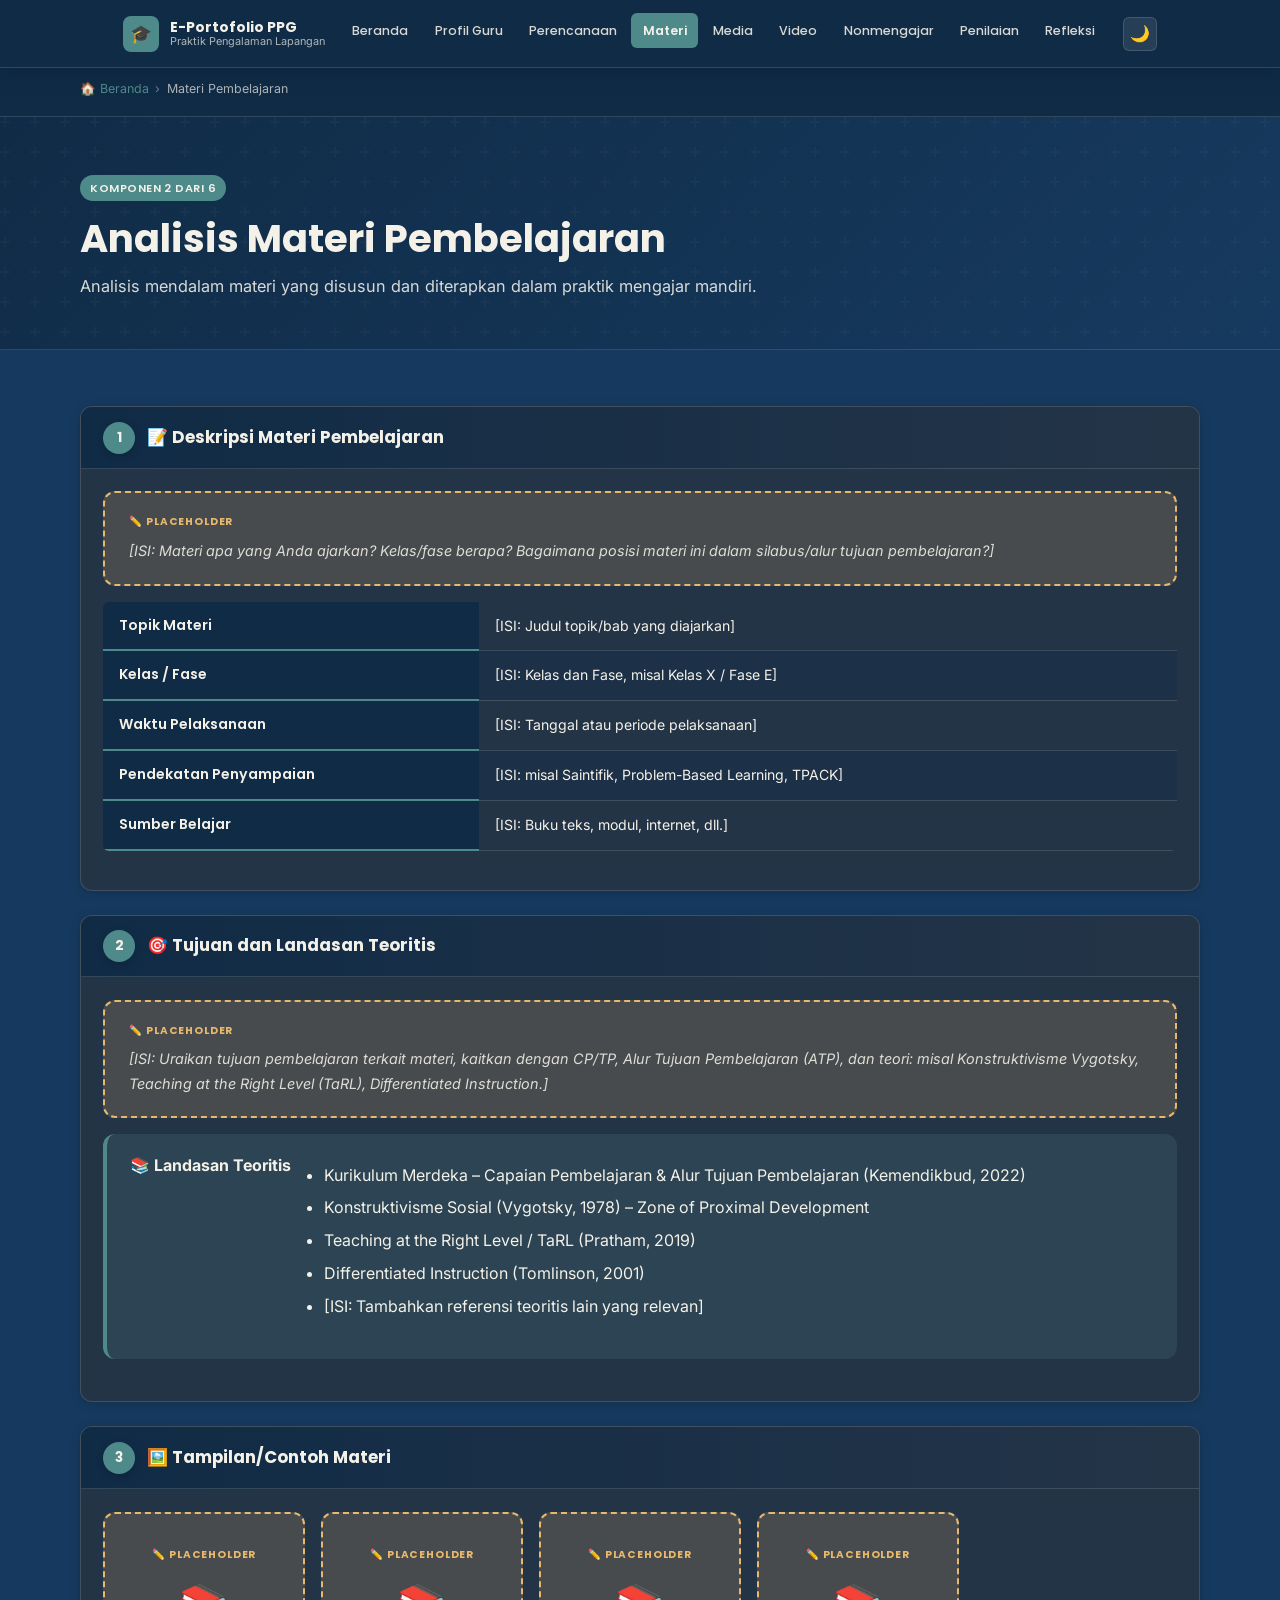
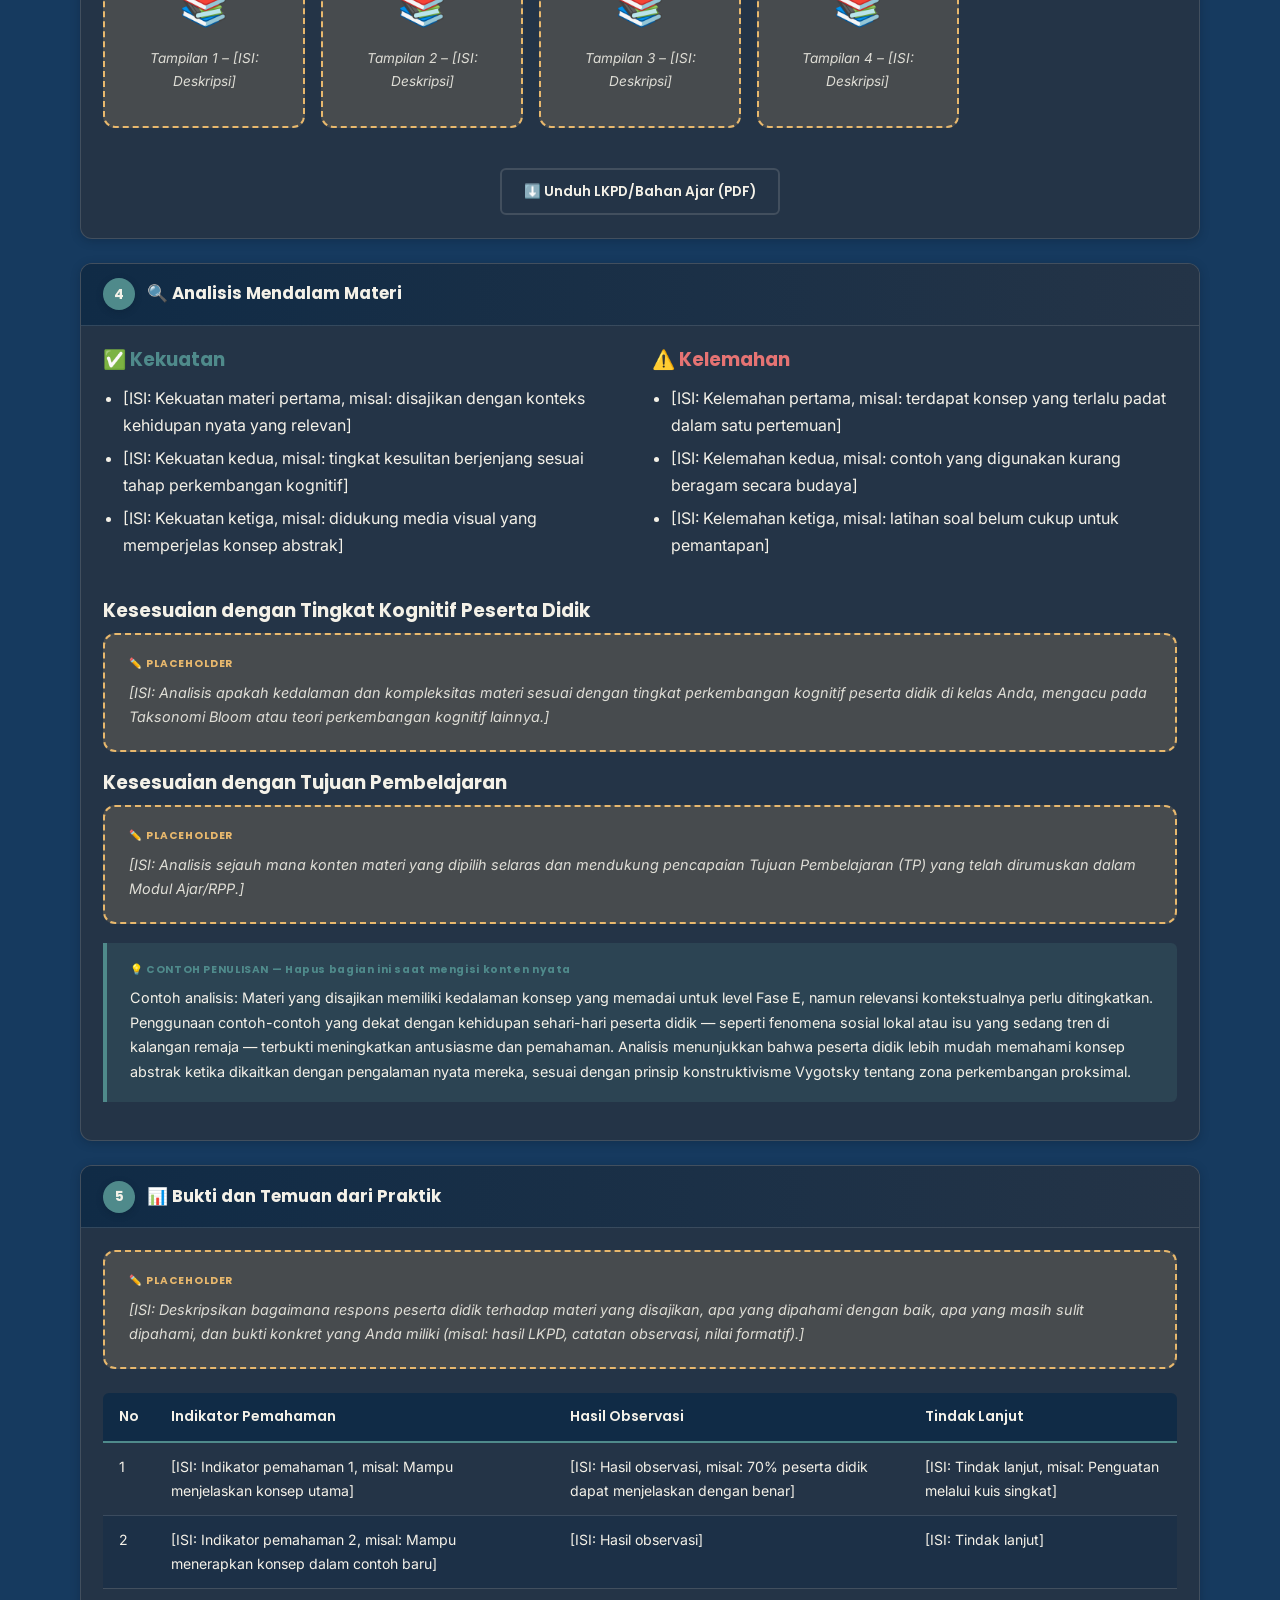
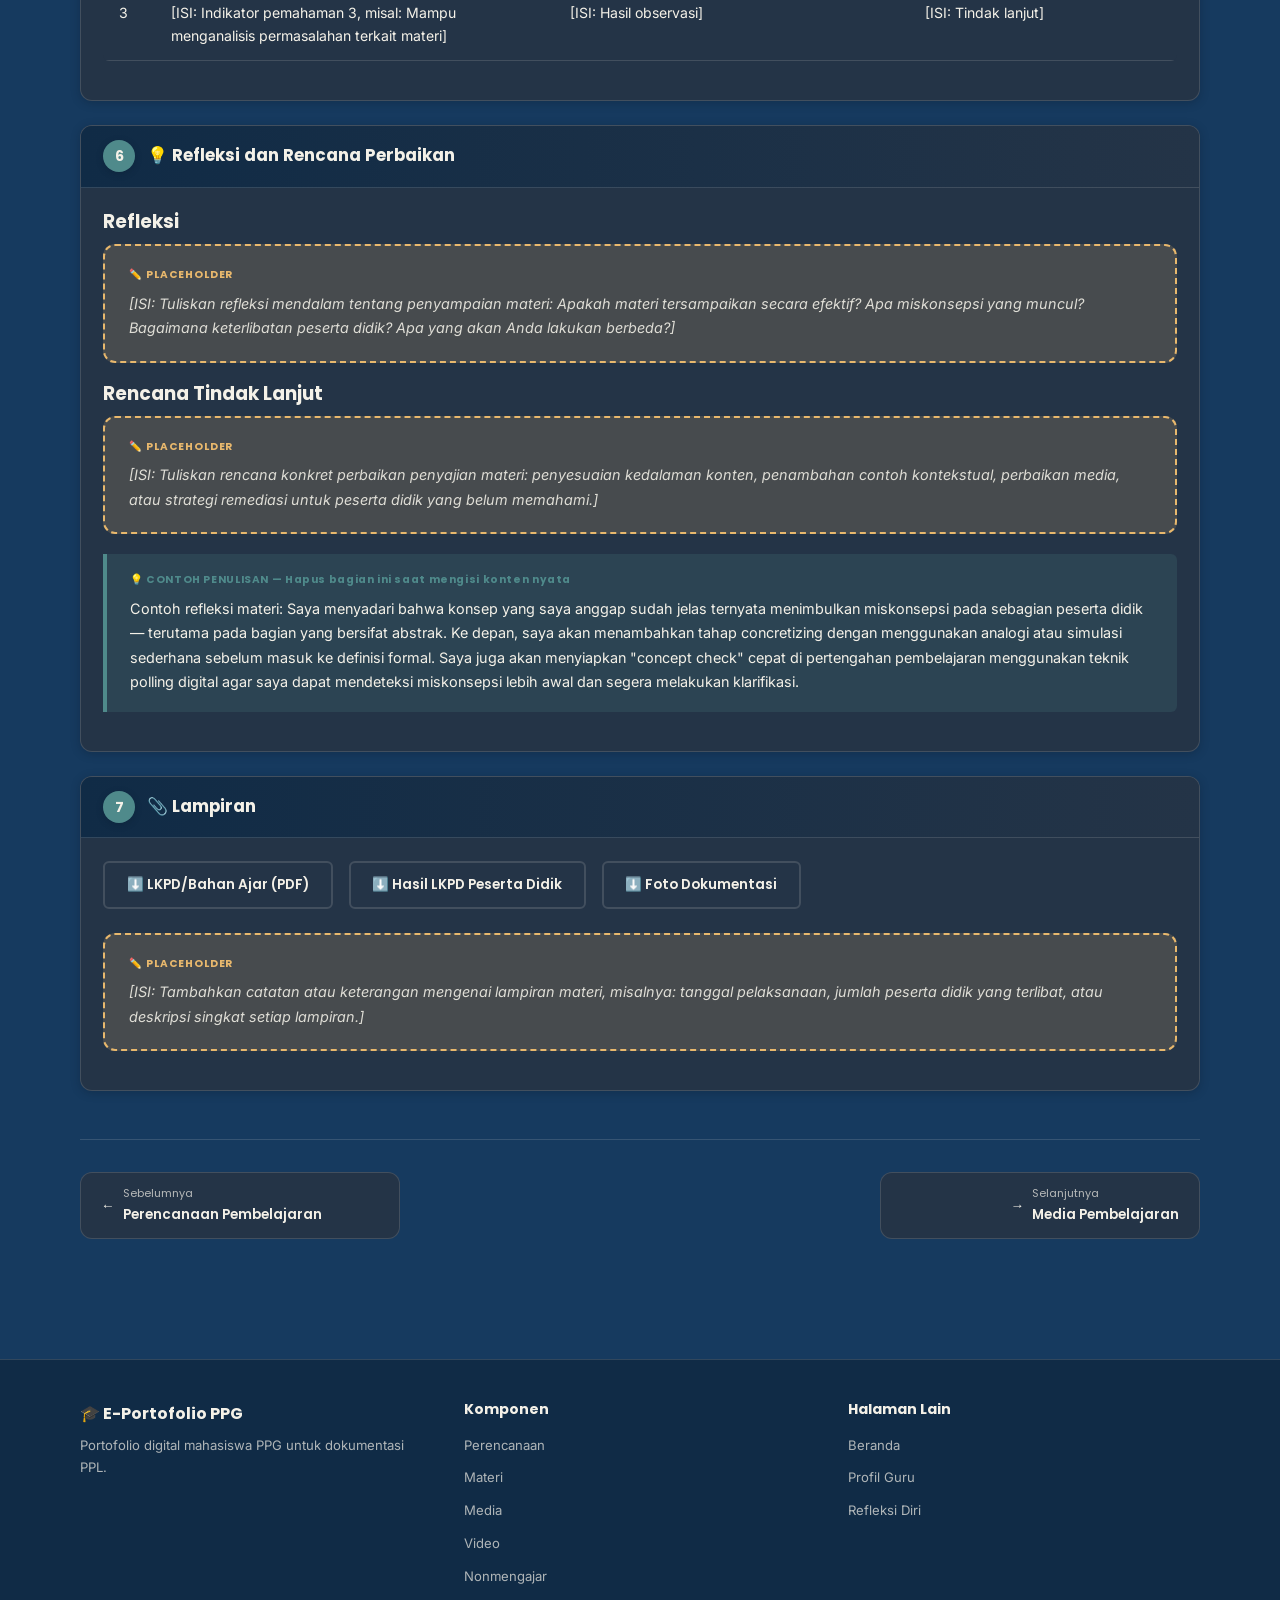
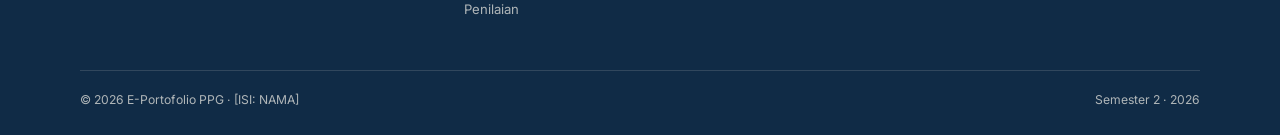
==== commit 6d2c70b6: "Add files via upload" ====
--- a/materi.html
+++ b/materi.html
@@ -151,7 +151,7 @@
         <div class="analysis-step-body">
           <div class="strength-grid" style="display:grid;grid-template-columns:1fr 1fr;gap:1.5rem;margin-bottom:1.5rem;">
             <div class="strength-card">
-              <h3 style="color:var(--color-success,#16a34a);margin-bottom:.8rem;">✅ Kekuatan</h3>
+              <h3 style="color:var(--academic-teal);margin-bottom:.8rem;">✅ Kekuatan</h3>
               <ul style="padding-left:1.2rem;">
                 <li>[ISI: Kekuatan materi pertama, misal: disajikan dengan konteks kehidupan nyata yang relevan]</li>
                 <li>[ISI: Kekuatan kedua, misal: tingkat kesulitan berjenjang sesuai tahap perkembangan kognitif]</li>
@@ -159,7 +159,7 @@
               </ul>
             </div>
             <div class="strength-card">
-              <h3 style="color:var(--color-danger,#dc2626);margin-bottom:.8rem;">⚠️ Kelemahan</h3>
+              <h3 style="color:var(--color-danger);margin-bottom:.8rem;">⚠️ Kelemahan</h3>
               <ul style="padding-left:1.2rem;">
                 <li>[ISI: Kelemahan pertama, misal: terdapat konsep yang terlalu padat dalam satu pertemuan]</li>
                 <li>[ISI: Kelemahan kedua, misal: contoh yang digunakan kurang beragam secara budaya]</li>
--- a/assets/css/style.css
+++ b/assets/css/style.css
@@ -1,58 +1,114 @@
 /* ============================================================
    E-PORTOFOLIO PPG — style.css
-   Palet: Biru Tua (#1A3557) + Aksen Kuning/Oranye (#F5A623)
+   Palet Akademik Elegan:
+     --deep-navy:      #102B46 (navigasi, header, footer)
+     --academic-blue:  #163A5F (latar halaman, hero, area utama)
+     --academic-teal:  #4F8A8B (tombol utama, menu aktif, ikon, indikator)
+     --soft-gold:      #E8B86D (aksen kecil, angka statistik, garis judul)
+     --warm-ivory:     #F4F1E8 (judul terang, teks penting, section alternatif)
+     --slate-blue:     #243447 (kartu info, panel, tabel, kotak analisis)
    Font : Poppins (judul) | Inter (isi)
    ============================================================ */
 
 /* ---------- Google Fonts ---------- */
 @import url('https://fonts.googleapis.com/css2?family=Inter:wght@300;400;500;600;700&family=Poppins:wght@400;500;600;700;800&display=swap');
 
-/* ---------- CSS Variables ---------- */
+/* ---------- CSS Variables (Palet Akademik Elegan) ---------- */
 :root {
-  --color-primary:     #1A3557;
-  --color-primary-dk:  #122540;
-  --color-primary-lt:  #2a5298;
-  --color-accent:      #F5A623;
-  --color-accent-dk:   #d4891a;
-  --color-accent-lt:   #ffc65a;
-  --color-bg:          #F7F9FC;
-  --color-surface:     #FFFFFF;
-  --color-surface-2:   #EEF2F8;
-  --color-text:        #1a2332;
-  --color-text-muted:  #5a6a80;
-  --color-border:      #d4dde8;
-  --color-danger:      #e74c3c;
-  --color-success:     #27ae60;
-
-  --font-head:    'Poppins', sans-serif;
-  --font-body:    'Inter', sans-serif;
-
-  --radius-sm:    6px;
-  --radius-md:    12px;
-  --radius-lg:    20px;
-  --radius-xl:    28px;
-
-  --shadow-sm:    0 2px 8px rgba(26,53,87,.08);
-  --shadow-md:    0 6px 24px rgba(26,53,87,.12);
-  --shadow-lg:    0 16px 48px rgba(26,53,87,.16);
-
-  --nav-height:   68px;
-  --transition:   .25s cubic-bezier(.4,0,.2,1);
-}
-
-/* ---------- Dark Mode ---------- */
+  /* 6 Warna Utama */
+  --deep-navy:           #102B46;   /* Navigasi dan header */
+  --academic-blue:       #163A5F;   /* Latar halaman, hero, area utama */
+  --academic-teal:       #4F8A8B;   /* Tombol utama, menu aktif, ikon, indikator */
+  --soft-gold:           #E8B86D;   /* Aksen kecil, angka penting, penekanan judul */
+  --warm-ivory:          #F4F1E8;   /* Judul terang, teks penting, latar alternatif */
+  --slate-blue:          #243447;   /* Kartu informasi, panel, latar sekunder */
+
+  /* Variabel Turunan (Tint / Shade) */
+  --deep-navy-dark:      #0B1E32;
+  --deep-navy-light:     #173B5F;
+  --academic-blue-dark:  #112E4C;
+  --academic-blue-light: #1E4D7E;
+  --academic-teal-hover: #3E7273;
+  --academic-teal-light: rgba(79, 138, 139, 0.18);
+  --academic-teal-glow:  rgba(79, 138, 139, 0.35);
+  --soft-gold-hover:     #D7A457;
+  --soft-gold-light:     rgba(232, 184, 109, 0.18);
+  --soft-gold-glow:      rgba(232, 184, 109, 0.35);
+  --warm-ivory-dark:     #E5DFD1;
+  --warm-ivory-subtle:   rgba(244, 241, 232, 0.88);
+  --warm-ivory-muted:    rgba(244, 241, 232, 0.70);
+  --slate-blue-light:    #2E4259;
+  --slate-blue-dark:     #1B2735;
+  --slate-blue-border:   rgba(244, 241, 232, 0.14);
+  --slate-blue-hover:    #2B3E54;
+
+  /* Pemetaan Semantik (Backward & Component Compatibility) */
+  --color-primary:       var(--deep-navy);
+  --color-primary-dk:    var(--deep-navy-dark);
+  --color-primary-lt:    var(--academic-teal);
+  --color-accent:        var(--soft-gold);
+  --color-accent-dk:     var(--soft-gold-hover);
+  --color-accent-lt:     var(--soft-gold-light);
+  --color-bg:            var(--academic-blue);
+  --color-surface:       var(--slate-blue);
+  --color-surface-2:     var(--deep-navy);
+  --color-surface-alt:   var(--warm-ivory);
+  --color-text:          var(--warm-ivory);
+  --color-text-muted:    var(--warm-ivory-muted);
+  --color-text-dark:     var(--deep-navy);
+  --color-border:        var(--slate-blue-border);
+  --color-danger:        #E57373;
+  --color-success:       var(--academic-teal);
+
+  --font-head:           'Poppins', sans-serif;
+  --font-body:           'Inter', sans-serif;
+
+  --radius-sm:           6px;
+  --radius-md:           12px;
+  --radius-lg:           20px;
+  --radius-xl:           28px;
+
+  --shadow-sm:           0 2px 8px rgba(11, 30, 50, 0.35);
+  --shadow-md:           0 6px 24px rgba(11, 30, 50, 0.45);
+  --shadow-lg:           0 16px 48px rgba(11, 30, 50, 0.55);
+
+  --nav-height:          68px;
+  --transition:          .25s cubic-bezier(.4,0,.2,1);
+}
+
+/* ---------- Dark Mode (Pekat & Selaras) ---------- */
 [data-theme="dark"] {
-  --color-primary:     #2a6aad;
-  --color-primary-dk:  #1d4e80;
-  --color-primary-lt:  #4a8fd4;
-  --color-accent:      #F5A623;
-  --color-accent-dk:   #d4891a;
-  --color-bg:          #0f1923;
-  --color-surface:     #1a2535;
-  --color-surface-2:   #222f42;
-  --color-text:        #e2e8f0;
-  --color-text-muted:  #8fa3bc;
-  --color-border:      #2d3f55;
+  --deep-navy:           #0A1C2E;
+  --deep-navy-dark:      #06111D;
+  --academic-blue:       #0D2237;
+  --academic-blue-dark:  #081726;
+  --academic-teal:       #4F8A8B;
+  --academic-teal-hover: #5EA3A4;
+  --academic-teal-light: rgba(79, 138, 139, 0.22);
+  --soft-gold:           #E8B86D;
+  --soft-gold-hover:     #F0C582;
+  --soft-gold-light:     rgba(232, 184, 109, 0.22);
+  --warm-ivory:          #F4F1E8;
+  --warm-ivory-subtle:   rgba(244, 241, 232, 0.85);
+  --warm-ivory-muted:    rgba(244, 241, 232, 0.65);
+  --slate-blue:          #162330;
+  --slate-blue-light:    #1E2F40;
+  --slate-blue-dark:     #0F1822;
+  --slate-blue-border:   rgba(244, 241, 232, 0.10);
+  --slate-blue-hover:    #1F3245;
+
+  --color-primary:       var(--deep-navy);
+  --color-primary-dk:    var(--deep-navy-dark);
+  --color-primary-lt:    var(--academic-teal);
+  --color-accent:        var(--soft-gold);
+  --color-accent-dk:     var(--soft-gold-hover);
+  --color-bg:            var(--academic-blue);
+  --color-surface:       var(--slate-blue);
+  --color-surface-2:     var(--deep-navy);
+  --color-surface-alt:   var(--slate-blue);
+  --color-text:          var(--warm-ivory);
+  --color-text-muted:    var(--warm-ivory-muted);
+  --color-border:        var(--slate-blue-border);
 }
 
 /* ---------- Reset & Base ---------- */
@@ -66,26 +122,29 @@
 
 body {
   font-family: var(--font-body);
-  background: var(--color-bg);
-  color: var(--color-text);
+  background: var(--academic-blue);
+  color: var(--warm-ivory);
   line-height: 1.7;
   transition: background var(--transition), color var(--transition);
 }
 
 img { max-width: 100%; height: auto; display: block; }
-a { color: var(--color-primary-lt); text-decoration: none; }
-a:hover { text-decoration: underline; }
+
+a {
+  color: var(--academic-teal);
+  text-decoration: none;
+  transition: color var(--transition);
+}
+a:hover {
+  color: var(--soft-gold);
+  text-decoration: underline;
+}
 
 h1, h2, h3, h4, h5 {
   font-family: var(--font-head);
-  color: var(--color-primary);
+  color: var(--warm-ivory);
   line-height: 1.3;
 }
-[data-theme="dark"] h1,
-[data-theme="dark"] h2,
-[data-theme="dark"] h3,
-[data-theme="dark"] h4,
-[data-theme="dark"] h5 { color: var(--color-primary-lt); }
 
 p { margin-bottom: 1rem; }
 ul, ol { padding-left: 1.5rem; margin-bottom: 1rem; }
@@ -93,16 +152,20 @@
 
 /* ---------- Utility Classes ---------- */
 .container { max-width: 1160px; margin: 0 auto; padding: 0 1.25rem; }
+
 .sr-only {
   position: absolute; width: 1px; height: 1px;
   padding: 0; margin: -1px; overflow: hidden;
   clip: rect(0,0,0,0); white-space: nowrap; border: 0;
 }
-.text-accent   { color: var(--color-accent); }
-.text-muted    { color: var(--color-text-muted); }
+
+.text-accent   { color: var(--soft-gold); }
+.text-teal     { color: var(--academic-teal); }
+.text-muted    { color: var(--warm-ivory-muted); }
 .font-head     { font-family: var(--font-head); }
 .mt-0 { margin-top: 0 !important; }
 .mb-0 { margin-bottom: 0 !important; }
+
 .badge {
   display: inline-block;
   padding: .22rem .65rem;
@@ -112,27 +175,41 @@
   letter-spacing: .04em;
   text-transform: uppercase;
   border-radius: 99px;
-  background: var(--color-accent);
-  color: #fff;
+  background: var(--academic-teal);
+  color: var(--warm-ivory);
 }
 .badge-blue {
-  background: var(--color-primary);
-  color: #fff;
+  background: var(--deep-navy);
+  border: 1px solid var(--academic-teal);
+  color: var(--warm-ivory);
 }
 .badge-outline {
   background: transparent;
-  border: 1.5px solid var(--color-primary);
-  color: var(--color-primary);
-}
-
-/* ---------- NAVBAR ---------- */
+  border: 1.5px solid var(--academic-teal);
+  color: var(--academic-teal);
+}
+
+/* ---------- READING PROGRESS BAR (Academic Teal) ---------- */
+#reading-progress {
+  position: fixed;
+  top: 0;
+  left: 0;
+  height: 3px;
+  width: 0;
+  background: var(--academic-teal) !important;
+  z-index: 2000;
+  transition: width .1s ease;
+}
+
+/* ---------- NAVBAR (Deep Navy) ---------- */
 .navbar {
   position: sticky;
   top: 0;
   z-index: 1000;
   height: var(--nav-height);
-  background: var(--color-primary);
-  box-shadow: 0 2px 12px rgba(0,0,0,.18);
+  background: var(--deep-navy);
+  border-bottom: 1px solid var(--slate-blue-border);
+  box-shadow: 0 4px 20px rgba(10, 28, 46, 0.4);
   display: flex;
   align-items: center;
 }
@@ -148,16 +225,17 @@
 .nav-brand {
   display: flex;
   align-items: center;
-  gap: .6rem;
+  gap: .65rem;
   text-decoration: none;
 }
 .nav-brand-icon {
   width: 36px; height: 36px;
-  background: var(--color-accent);
+  background: var(--academic-teal);
   border-radius: 8px;
   display: grid;
   place-items: center;
   font-size: 1.1rem;
+  color: var(--warm-ivory);
   flex-shrink: 0;
 }
 .nav-brand-text {
@@ -169,11 +247,11 @@
   font-family: var(--font-head);
   font-weight: 700;
   font-size: .88rem;
-  color: #fff;
+  color: var(--warm-ivory);
 }
 .nav-brand-sub {
   font-size: .68rem;
-  color: rgba(255,255,255,.65);
+  color: var(--warm-ivory-muted);
   font-weight: 400;
 }
 
@@ -181,7 +259,7 @@
   display: flex;
   align-items: center;
   list-style: none;
-  gap: .15rem;
+  gap: .2rem;
   padding: 0;
   margin: 0;
 }
@@ -191,16 +269,20 @@
   font-family: var(--font-head);
   font-size: .78rem;
   font-weight: 500;
-  color: rgba(255,255,255,.82);
+  color: var(--warm-ivory-subtle);
   border-radius: var(--radius-sm);
   transition: background var(--transition), color var(--transition);
   text-decoration: none;
   white-space: nowrap;
 }
-.nav-menu a:hover { background: rgba(255,255,255,.12); color: #fff; }
+.nav-menu a:hover {
+  background: rgba(79, 138, 139, 0.2);
+  color: var(--warm-ivory);
+}
 .nav-menu a.active {
-  background: var(--color-accent);
-  color: #fff;
+  background: var(--academic-teal);
+  color: var(--warm-ivory);
+  font-weight: 600;
 }
 
 .nav-actions {
@@ -209,18 +291,21 @@
   gap: .5rem;
 }
 .btn-dark-toggle {
-  background: rgba(255,255,255,.12);
-  border: none;
+  background: rgba(244, 241, 232, 0.1);
+  border: 1px solid var(--slate-blue-border);
   border-radius: var(--radius-sm);
   width: 34px; height: 34px;
   cursor: pointer;
-  color: #fff;
+  color: var(--warm-ivory);
   font-size: 1rem;
   display: grid;
   place-items: center;
-  transition: background var(--transition);
-}
-.btn-dark-toggle:hover { background: rgba(255,255,255,.22); }
+  transition: background var(--transition), border-color var(--transition);
+}
+.btn-dark-toggle:hover {
+  background: var(--academic-teal-light);
+  border-color: var(--academic-teal);
+}
 
 .hamburger {
   display: none;
@@ -229,7 +314,7 @@
   cursor: pointer;
   padding: .4rem;
   border-radius: var(--radius-sm);
-  color: #fff;
+  color: var(--warm-ivory);
   font-size: 1.4rem;
 }
 
@@ -241,7 +326,8 @@
     position: fixed;
     top: var(--nav-height);
     left: 0; right: 0;
-    background: var(--color-primary-dk);
+    background: var(--deep-navy-dark);
+    border-bottom: 2px solid var(--academic-teal);
     flex-direction: column;
     align-items: stretch;
     gap: 0;
@@ -264,13 +350,13 @@
   }
 }
 
-/* ---------- BREADCRUMB ---------- */
+/* ---------- BREADCRUMB (Deep Navy) ---------- */
 .breadcrumb {
-  background: var(--color-surface);
-  border-bottom: 1px solid var(--color-border);
-  padding: .6rem 0;
+  background: var(--deep-navy);
+  border-bottom: 1px solid var(--slate-blue-border);
+  padding: .65rem 0;
   font-size: .78rem;
-  color: var(--color-text-muted);
+  color: var(--warm-ivory-muted);
 }
 .breadcrumb ol {
   list-style: none;
@@ -283,13 +369,16 @@
 .breadcrumb li:not(:last-child)::after {
   content: '›';
   margin-left: .4rem;
-  opacity: .5;
-}
-.breadcrumb a { color: var(--color-primary-lt); }
-
-/* ---------- PAGE HERO ---------- */
+  color: var(--warm-ivory-muted);
+  opacity: .6;
+}
+.breadcrumb a { color: var(--academic-teal); }
+.breadcrumb a:hover { color: var(--soft-gold); }
+
+/* ---------- PAGE HERO (Deep Navy -> Academic Blue Gradient) ---------- */
 .page-hero {
-  background: linear-gradient(135deg, var(--color-primary) 0%, var(--color-primary-lt) 100%);
+  background: linear-gradient(135deg, var(--deep-navy) 0%, var(--academic-blue) 100%);
+  border-bottom: 1px solid var(--slate-blue-border);
   padding: 3.5rem 0 3rem;
   position: relative;
   overflow: hidden;
@@ -298,32 +387,32 @@
   content: '';
   position: absolute;
   inset: 0;
-  background: url("data:image/svg+xml,%3Csvg width='60' height='60' viewBox='0 0 60 60' xmlns='http://www.w3.org/2000/svg'%3E%3Cg fill='none' fill-rule='evenodd'%3E%3Cg fill='%23ffffff' fill-opacity='0.04'%3E%3Cpath d='M36 34v-4h-2v4h-4v2h4v4h2v-4h4v-2h-4zm0-30V0h-2v4h-4v2h4v4h2V6h4V4h-4zM6 34v-4H4v4H0v2h4v4h2v-4h4v-2H6zM6 4V0H4v4H0v2h4v4h2V6h4V4H6z'/%3E%3C/g%3E%3C/g%3E%3C/svg%3E");
+  background: url("data:image/svg+xml,%3Csvg width='60' height='60' viewBox='0 0 60 60' xmlns='http://www.w3.org/2000/svg'%3E%3Cg fill='none' fill-rule='evenodd'%3E%3Cg fill='%23F4F1E8' fill-opacity='0.03'%3E%3Cpath d='M36 34v-4h-2v4h-4v2h4v4h2v-4h4v-2h-4zm0-30V0h-2v4h-4v2h4v4h2V6h4V4h-4zM6 34v-4H4v4H0v2h4v4h2v-4h4v-2H6zM6 4V0H4v4H0v2h4v4h2V6h4V4H6z'/%3E%3C/g%3E%3C/g%3E%3C/svg%3E");
 }
 .page-hero .container { position: relative; }
 .page-hero-badge {
   display: inline-flex;
   align-items: center;
   gap: .4rem;
-  background: rgba(255,255,255,.15);
-  border: 1px solid rgba(255,255,255,.25);
+  background: var(--academic-teal-light);
+  border: 1px solid var(--academic-teal);
   border-radius: 99px;
   padding: .3rem .85rem;
   font-size: .72rem;
   font-family: var(--font-head);
   font-weight: 600;
-  color: rgba(255,255,255,.9);
+  color: var(--warm-ivory);
   letter-spacing: .05em;
   text-transform: uppercase;
   margin-bottom: .85rem;
 }
 .page-hero h1 {
   font-size: clamp(1.6rem, 3vw, 2.5rem);
-  color: #fff;
+  color: var(--warm-ivory);
   margin-bottom: .6rem;
 }
-.page-hero p {
-  color: rgba(255,255,255,.8);
+.page-hero p, .page-hero-subtitle {
+  color: var(--warm-ivory-subtle);
   font-size: 1.02rem;
   max-width: 680px;
   margin-bottom: 0;
@@ -332,72 +421,121 @@
 /* ---------- SECTION ---------- */
 .section { padding: 3.5rem 0; }
 .section-sm { padding: 2rem 0; }
+
 .section-title {
   font-size: 1.5rem;
   margin-bottom: .4rem;
   display: flex;
   align-items: center;
-  gap: .5rem;
+  gap: .65rem;
+  color: var(--warm-ivory);
 }
 .section-title::before {
   content: '';
   display: inline-block;
   width: 4px;
   height: 1.2em;
-  background: var(--color-accent);
+  background: var(--soft-gold); /* Aksen Soft Gold pada penanda judul */
   border-radius: 2px;
   flex-shrink: 0;
 }
 .section-subtitle {
-  color: var(--color-text-muted);
+  color: var(--warm-ivory-muted);
   margin-bottom: 2rem;
   max-width: 680px;
 }
 .divider {
   border: none;
-  border-top: 1px solid var(--color-border);
+  border-top: 1px solid var(--slate-blue-border);
   margin: 2rem 0;
 }
 
-/* ---------- CARDS ---------- */
+/* ---------- SECTION ALTERNATIF (Warm Ivory) ---------- */
+.section-alt {
+  background: var(--warm-ivory);
+  color: var(--deep-navy);
+  border-top: 1px solid rgba(16, 43, 70, 0.12);
+  border-bottom: 1px solid rgba(16, 43, 70, 0.12);
+}
+.section-alt h1, .section-alt h2, .section-alt h3, .section-alt h4, .section-alt h5 {
+  color: var(--deep-navy);
+}
+.section-alt p, .section-alt span {
+  color: var(--deep-navy);
+}
+.section-alt .section-subtitle {
+  color: rgba(16, 43, 70, 0.75);
+}
+.section-alt .section-title::before {
+  background: var(--academic-teal);
+}
+[data-theme="dark"] .section-alt {
+  background: var(--deep-navy);
+  color: var(--warm-ivory);
+  border-top-color: var(--slate-blue-border);
+  border-bottom-color: var(--slate-blue-border);
+}
+[data-theme="dark"] .section-alt h1,
+[data-theme="dark"] .section-alt h2,
+[data-theme="dark"] .section-alt h3,
+[data-theme="dark"] .section-alt h4,
+[data-theme="dark"] .section-alt h5 {
+  color: var(--warm-ivory);
+}
+[data-theme="dark"] .section-alt p,
+[data-theme="dark"] .section-alt span {
+  color: var(--warm-ivory-subtle);
+}
+[data-theme="dark"] .section-alt .section-subtitle {
+  color: var(--warm-ivory-muted);
+}
+[data-theme="dark"] .section-alt .section-title::before {
+  background: var(--soft-gold);
+}
+
+/* ---------- CARDS (Slate Blue) ---------- */
 .card {
-  background: var(--color-surface);
+  background: var(--slate-blue);
   border-radius: var(--radius-md);
-  border: 1px solid var(--color-border);
+  border: 1px solid var(--slate-blue-border);
   box-shadow: var(--shadow-sm);
-  transition: box-shadow var(--transition), transform var(--transition);
+  color: var(--warm-ivory);
+  transition: box-shadow var(--transition), transform var(--transition), border-color var(--transition);
   overflow: hidden;
 }
 .card:hover {
   box-shadow: var(--shadow-md);
   transform: translateY(-3px);
+  border-color: rgba(244, 241, 232, 0.25);
 }
 .card-body { padding: 1.5rem; }
 .card-header {
   padding: 1rem 1.5rem;
-  border-bottom: 1px solid var(--color-border);
+  border-bottom: 1px solid var(--slate-blue-border);
+  background: rgba(16, 43, 70, 0.35);
   display: flex;
   align-items: center;
   gap: .5rem;
   font-family: var(--font-head);
   font-weight: 600;
+  color: var(--warm-ivory);
 }
 .card-footer {
   padding: 1rem 1.5rem;
-  border-top: 1px solid var(--color-border);
-  background: var(--color-surface-2);
-}
-
-/* ---------- KOMPONEN CARD (beranda) ---------- */
+  border-top: 1px solid var(--slate-blue-border);
+  background: var(--deep-navy);
+}
+
+/* ---------- KOMPONEN CARD (Beranda) ---------- */
 .comp-grid {
   display: grid;
   grid-template-columns: repeat(auto-fill, minmax(280px, 1fr));
   gap: 1.35rem;
 }
 .comp-card {
-  background: var(--color-surface);
+  background: var(--slate-blue);
   border-radius: var(--radius-md);
-  border: 1px solid var(--color-border);
+  border: 1px solid var(--slate-blue-border);
   padding: 1.75rem 1.5rem;
   display: flex;
   flex-direction: column;
@@ -413,7 +551,7 @@
   position: absolute;
   top: 0; left: 0; right: 0;
   height: 4px;
-  background: var(--comp-color, var(--color-accent));
+  background: var(--comp-color, var(--academic-teal));
   transform: scaleX(0);
   transform-origin: left;
   transition: transform var(--transition);
@@ -422,17 +560,18 @@
 .comp-card:hover {
   box-shadow: var(--shadow-md);
   transform: translateY(-4px);
-  border-color: var(--comp-color, var(--color-accent));
+  border-color: var(--comp-color, var(--academic-teal));
   text-decoration: none;
 }
 .comp-icon {
   width: 52px; height: 52px;
   border-radius: var(--radius-sm);
-  background: var(--comp-color-lt, #FFF3DC);
+  background: var(--comp-color-lt, var(--academic-teal-light));
   display: grid;
   place-items: center;
   font-size: 1.5rem;
   flex-shrink: 0;
+  border: 1px solid var(--slate-blue-border);
 }
 .comp-num {
   font-size: .68rem;
@@ -440,19 +579,18 @@
   font-weight: 700;
   letter-spacing: .08em;
   text-transform: uppercase;
-  color: var(--comp-color, var(--color-accent));
+  color: var(--comp-color, var(--academic-teal));
 }
 .comp-title {
   font-family: var(--font-head);
   font-weight: 700;
   font-size: 1rem;
-  color: var(--color-text);
+  color: var(--warm-ivory);
   line-height: 1.35;
 }
-[data-theme="dark"] .comp-title { color: var(--color-text); }
 .comp-desc {
   font-size: .84rem;
-  color: var(--color-text-muted);
+  color: var(--warm-ivory-muted);
   line-height: 1.55;
   margin-bottom: 0;
 }
@@ -461,56 +599,63 @@
   font-size: .8rem;
   font-weight: 600;
   font-family: var(--font-head);
-  color: var(--comp-color, var(--color-accent));
+  color: var(--soft-gold); /* Soft Gold pada panah tautan */
   display: flex;
   align-items: center;
   gap: .3rem;
-}
-
-/* ---------- ANALYSIS SECTION (struktur analisis) ---------- */
+  transition: gap var(--transition);
+}
+.comp-card:hover .comp-arrow {
+  gap: .55rem;
+}
+
+/* ---------- ANALYSIS SECTION (Struktur 7 Langkah Analisis) ---------- */
 .analysis-step {
-  background: var(--color-surface);
+  background: var(--slate-blue);
   border-radius: var(--radius-md);
-  border: 1px solid var(--color-border);
+  border: 1px solid var(--slate-blue-border);
   margin-bottom: 1.5rem;
   overflow: hidden;
   box-shadow: var(--shadow-sm);
 }
 .analysis-step-header {
-  background: linear-gradient(90deg, var(--color-primary) 0%, var(--color-primary-lt) 100%);
+  background: linear-gradient(90deg, var(--deep-navy) 0%, var(--slate-blue) 100%);
+  border-bottom: 1px solid var(--slate-blue-border);
   padding: .9rem 1.4rem;
   display: flex;
   align-items: center;
   gap: .75rem;
 }
 .step-number {
-  background: var(--color-accent);
-  color: #fff;
-  width: 30px; height: 30px;
+  background: var(--academic-teal);
+  color: var(--warm-ivory);
+  width: 32px; height: 32px;
   border-radius: 50%;
   display: grid;
   place-items: center;
   font-family: var(--font-head);
   font-weight: 700;
-  font-size: .82rem;
+  font-size: .85rem;
   flex-shrink: 0;
-}
-.analysis-step-header h3 {
-  color: #fff;
-  font-size: 1rem;
+  box-shadow: 0 2px 6px rgba(11, 30, 50, 0.4);
+}
+.analysis-step-header h2, .analysis-step-header h3 {
+  color: var(--warm-ivory);
+  font-size: 1.05rem;
   margin: 0;
   font-family: var(--font-head);
 }
 .analysis-step-body {
   padding: 1.4rem;
-}
-
-/* ---------- PLACEHOLDER BOX ---------- */
+  color: var(--warm-ivory);
+}
+
+/* ---------- PLACEHOLDER BOX (Aksen Soft Gold) ---------- */
 .placeholder-box {
-  border: 2px dashed var(--color-accent);
+  border: 2px dashed var(--soft-gold);
   border-radius: var(--radius-md);
   padding: 1.25rem 1.5rem;
-  background: rgba(245,166,35,.06);
+  background: var(--soft-gold-light);
   margin-bottom: 1rem;
   position: relative;
 }
@@ -521,21 +666,22 @@
   font-size: .65rem;
   font-weight: 700;
   letter-spacing: .08em;
-  color: var(--color-accent-dk);
+  color: var(--soft-gold);
   margin-bottom: .5rem;
 }
 .placeholder-box p, .placeholder-box li {
-  color: var(--color-text-muted);
+  color: var(--warm-ivory-subtle);
   font-style: italic;
   font-size: .9rem;
 }
 .placeholder-box p:last-child { margin-bottom: 0; }
 
+/* ---------- EXAMPLE BOX (Aksen Academic Teal) ---------- */
 .example-box {
-  border-left: 4px solid var(--color-primary-lt);
+  border-left: 4px solid var(--academic-teal);
   border-radius: 0 var(--radius-sm) var(--radius-sm) 0;
   padding: 1.1rem 1.4rem;
-  background: rgba(26,53,87,.05);
+  background: var(--academic-teal-light);
   margin-bottom: 1rem;
   position: relative;
 }
@@ -546,38 +692,48 @@
   font-size: .65rem;
   font-weight: 700;
   letter-spacing: .06em;
-  color: var(--color-primary-lt);
+  color: var(--academic-teal);
   margin-bottom: .5rem;
 }
-.example-box p { font-size: .9rem; margin-bottom: 0; color: var(--color-text); }
-
-/* ---------- TABLE ---------- */
+.example-box p {
+  font-size: .9rem;
+  margin-bottom: 0;
+  color: var(--warm-ivory);
+}
+
+/* ---------- TABLE (Deep Navy header & Slate Blue rows) ---------- */
 .table-wrap { overflow-x: auto; margin-bottom: 1rem; }
 table {
   width: 100%;
   border-collapse: collapse;
   font-size: .88rem;
+  background: var(--slate-blue);
+  border-radius: var(--radius-sm);
+  overflow: hidden;
 }
 th {
-  background: var(--color-primary);
-  color: #fff;
+  background: var(--deep-navy);
+  color: var(--warm-ivory);
   font-family: var(--font-head);
   font-weight: 600;
   padding: .75rem 1rem;
   text-align: left;
+  border-bottom: 2px solid var(--academic-teal);
   white-space: nowrap;
 }
 td {
-  padding: .7rem 1rem;
-  border-bottom: 1px solid var(--color-border);
+  padding: .75rem 1rem;
+  border-bottom: 1px solid var(--slate-blue-border);
   vertical-align: top;
-}
-tr:nth-child(even) td { background: var(--color-surface-2); }
-tr:hover td { background: rgba(26,53,87,.05); }
+  color: var(--warm-ivory);
+}
+tr:nth-child(even) td { background: rgba(16, 43, 70, 0.4); }
+tr:hover td { background: var(--academic-teal-light); }
 
 /* ---------- PROFIL ---------- */
 .profil-hero {
-  background: linear-gradient(135deg, var(--color-primary) 0%, var(--color-primary-lt) 100%);
+  background: linear-gradient(135deg, var(--deep-navy) 0%, var(--academic-blue) 100%);
+  border-bottom: 1px solid var(--slate-blue-border);
   padding: 3rem 0;
   position: relative;
   overflow: hidden;
@@ -585,7 +741,7 @@
 .profil-hero::before {
   content: '';
   position: absolute; inset: 0;
-  background: url("data:image/svg+xml,%3Csvg width='60' height='60' viewBox='0 0 60 60' xmlns='http://www.w3.org/2000/svg'%3E%3Cg fill='none' fill-rule='evenodd'%3E%3Cg fill='%23ffffff' fill-opacity='0.04'%3E%3Cpath d='M36 34v-4h-2v4h-4v2h4v4h2v-4h4v-2h-4zm0-30V0h-2v4h-4v2h4v4h2V6h4V4h-4zM6 34v-4H4v4H0v2h4v4h2v-4h4v-2H6zM6 4V0H4v4H0v2h4v4h2V6h4V4H6z'/%3E%3C/g%3E%3C/g%3E%3C/svg%3E");
+  background: url("data:image/svg+xml,%3Csvg width='60' height='60' viewBox='0 0 60 60' xmlns='http://www.w3.org/2000/svg'%3E%3Cg fill='none' fill-rule='evenodd'%3E%3Cg fill='%23F4F1E8' fill-opacity='0.03'%3E%3Cpath d='M36 34v-4h-2v4h-4v2h4v4h2v-4h4v-2h-4zm0-30V0h-2v4h-4v2h4v4h2V6h4V4h-4zM6 34v-4H4v4H0v2h4v4h2v-4h4v-2H6zM6 4V0H4v4H0v2h4v4h2V6h4V4H6z'/%3E%3C/g%3E%3C/g%3E%3C/svg%3E");
 }
 .profil-card {
   position: relative;
@@ -597,21 +753,22 @@
 .profil-avatar-wrap {
   width: 130px; height: 130px;
   border-radius: 50%;
-  border: 4px solid var(--color-accent);
+  border: 4px solid var(--soft-gold); /* Soft Gold aksen border */
   overflow: hidden;
   flex-shrink: 0;
-  background: var(--color-surface-2);
+  background: var(--slate-blue);
   display: grid;
   place-items: center;
   font-size: 3rem;
+  box-shadow: 0 4px 16px rgba(11, 30, 50, 0.45);
 }
 .profil-info h1 {
-  color: #fff;
+  color: var(--warm-ivory);
   font-size: 1.8rem;
   margin-bottom: .2rem;
 }
 .profil-info .profil-role {
-  color: var(--color-accent);
+  color: var(--soft-gold);
   font-family: var(--font-head);
   font-weight: 600;
   font-size: .95rem;
@@ -627,13 +784,14 @@
   align-items: center;
   gap: .35rem;
   font-size: .8rem;
-  color: rgba(255,255,255,.8);
-  background: rgba(255,255,255,.12);
+  color: var(--warm-ivory-subtle);
+  background: var(--academic-teal-light);
+  border: 1px solid var(--slate-blue-border);
   border-radius: 99px;
   padding: .25rem .75rem;
 }
 
-/* ---------- SKILL BAR ---------- */
+/* ---------- SKILL BAR (Profil) ---------- */
 .skill-bar {
   margin-bottom: 1rem;
 }
@@ -643,16 +801,18 @@
   margin-bottom: .35rem;
   font-size: .85rem;
   font-weight: 500;
+  color: var(--warm-ivory);
 }
 .skill-bar-track {
-  background: var(--color-surface-2);
+  background: var(--deep-navy);
+  border: 1px solid var(--slate-blue-border);
   border-radius: 99px;
   height: 8px;
   overflow: hidden;
 }
 .skill-bar-fill {
   height: 100%;
-  background: linear-gradient(90deg, var(--color-primary), var(--color-primary-lt));
+  background: linear-gradient(90deg, var(--academic-teal), var(--soft-gold));
   border-radius: 99px;
   width: 0;
   transition: width 1s ease;
@@ -668,7 +828,7 @@
   position: absolute;
   left: 10px; top: 0; bottom: 0;
   width: 2px;
-  background: linear-gradient(to bottom, var(--color-accent), var(--color-primary-lt));
+  background: linear-gradient(to bottom, var(--academic-teal), var(--deep-navy));
 }
 .timeline-item {
   position: relative;
@@ -680,15 +840,15 @@
   top: .25rem;
   width: 18px; height: 18px;
   border-radius: 50%;
-  background: var(--color-accent);
-  border: 3px solid var(--color-surface);
-  box-shadow: 0 0 0 2px var(--color-accent);
+  background: var(--academic-teal);
+  border: 3px solid var(--slate-blue);
+  box-shadow: 0 0 0 2px var(--academic-teal);
 }
 .timeline-date {
   font-family: var(--font-head);
-  font-size: .72rem;
+  font-size: .74rem;
   font-weight: 700;
-  color: var(--color-accent-dk);
+  color: var(--soft-gold); /* Soft Gold pada penanda waktu */
   letter-spacing: .05em;
   text-transform: uppercase;
   margin-bottom: .3rem;
@@ -697,13 +857,12 @@
   font-family: var(--font-head);
   font-weight: 600;
   font-size: .98rem;
-  color: var(--color-primary);
+  color: var(--warm-ivory);
   margin-bottom: .35rem;
 }
-[data-theme="dark"] .timeline-title { color: var(--color-primary-lt); }
 .timeline-body {
   font-size: .88rem;
-  color: var(--color-text-muted);
+  color: var(--warm-ivory-subtle);
 }
 .timeline-body p { margin-bottom: 0; }
 
@@ -714,6 +873,7 @@
   height: 0;
   overflow: hidden;
   border-radius: var(--radius-md);
+  border: 1px solid var(--slate-blue-border);
   background: #000;
   margin-bottom: 1rem;
 }
@@ -733,22 +893,26 @@
 .gallery-item {
   border-radius: var(--radius-md);
   overflow: hidden;
-  border: 1px solid var(--color-border);
+  border: 1px solid var(--slate-blue-border);
   aspect-ratio: 4/3;
-  background: var(--color-surface-2);
+  background: var(--deep-navy);
+  color: var(--warm-ivory-muted);
   display: grid;
   place-items: center;
   font-size: 2.5rem;
   cursor: pointer;
-  transition: transform var(--transition);
-}
-.gallery-item:hover { transform: scale(1.02); }
+  transition: transform var(--transition), border-color var(--transition);
+}
+.gallery-item:hover {
+  transform: scale(1.02);
+  border-color: var(--academic-teal);
+}
 .gallery-item img {
   width: 100%; height: 100%;
   object-fit: cover;
 }
 
-/* ---------- DOWNLOAD BUTTON ---------- */
+/* ---------- BUTTONS (Academic Teal CTA) ---------- */
 .btn {
   display: inline-flex;
   align-items: center;
@@ -760,28 +924,33 @@
   font-size: .85rem;
   cursor: pointer;
   text-decoration: none;
-  transition: background var(--transition), transform var(--transition), box-shadow var(--transition);
+  transition: background var(--transition), transform var(--transition), box-shadow var(--transition), border-color var(--transition);
   border: 2px solid transparent;
 }
-.btn:hover { transform: translateY(-1px); text-decoration: none; }
-.btn-primary {
-  background: var(--color-primary);
-  color: #fff;
-  box-shadow: 0 4px 12px rgba(26,53,87,.25);
-}
-.btn-primary:hover { background: var(--color-primary-lt); box-shadow: 0 6px 18px rgba(26,53,87,.3); }
-.btn-accent {
-  background: var(--color-accent);
-  color: #fff;
-  box-shadow: 0 4px 12px rgba(245,166,35,.3);
-}
-.btn-accent:hover { background: var(--color-accent-dk); }
+.btn:hover {
+  transform: translateY(-1px);
+  text-decoration: none;
+}
+.btn-primary, .btn-accent {
+  background: var(--academic-teal);
+  color: var(--warm-ivory);
+  box-shadow: 0 4px 14px var(--academic-teal-light);
+}
+.btn-primary:hover, .btn-accent:hover {
+  background: var(--academic-teal-hover);
+  color: var(--warm-ivory);
+  box-shadow: 0 6px 20px var(--academic-teal-glow);
+}
 .btn-outline {
   background: transparent;
-  color: var(--color-primary);
-  border-color: var(--color-primary);
-}
-.btn-outline:hover { background: var(--color-primary); color: #fff; }
+  color: var(--warm-ivory);
+  border-color: var(--slate-blue-border);
+}
+.btn-outline:hover {
+  background: var(--academic-teal);
+  border-color: var(--academic-teal);
+  color: var(--warm-ivory);
+}
 .btn-sm { padding: .45rem 1rem; font-size: .78rem; }
 .btn-lg { padding: .8rem 1.8rem; font-size: .95rem; }
 
@@ -792,7 +961,7 @@
   gap: 1rem;
   margin-top: 3rem;
   padding-top: 2rem;
-  border-top: 1px solid var(--color-border);
+  border-top: 1px solid var(--slate-blue-border);
   flex-wrap: wrap;
 }
 .page-nav a {
@@ -801,9 +970,9 @@
   gap: .5rem;
   padding: .75rem 1.25rem;
   border-radius: var(--radius-md);
-  border: 1px solid var(--color-border);
-  background: var(--color-surface);
-  color: var(--color-text);
+  border: 1px solid var(--slate-blue-border);
+  background: var(--slate-blue);
+  color: var(--warm-ivory);
   font-family: var(--font-head);
   font-weight: 600;
   font-size: .85rem;
@@ -812,15 +981,22 @@
   flex: 1;
   max-width: 320px;
 }
-.page-nav a:hover { background: var(--color-primary); color: #fff; border-color: var(--color-primary); }
+.page-nav a:hover {
+  background: var(--academic-teal);
+  color: var(--warm-ivory);
+  border-color: var(--academic-teal);
+  text-decoration: none;
+}
 .page-nav .nav-next { margin-left: auto; flex-direction: row-reverse; }
 .page-nav .nav-label {
   font-size: .68rem;
   font-weight: 400;
-  color: var(--color-text-muted);
+  color: var(--warm-ivory-muted);
   display: block;
 }
-a:hover .nav-label { color: rgba(255,255,255,.7); }
+.page-nav a:hover .nav-label {
+  color: rgba(244, 241, 232, 0.85);
+}
 
 /* ---------- BACK TO TOP ---------- */
 #back-to-top {
@@ -830,9 +1006,9 @@
   z-index: 900;
   width: 44px; height: 44px;
   border-radius: 50%;
-  background: var(--color-primary);
-  color: #fff;
-  border: none;
+  background: var(--academic-teal);
+  color: var(--warm-ivory);
+  border: 1px solid var(--slate-blue-border);
   cursor: pointer;
   font-size: 1.1rem;
   display: grid;
@@ -840,15 +1016,19 @@
   box-shadow: var(--shadow-md);
   opacity: 0;
   pointer-events: none;
-  transition: opacity var(--transition), transform var(--transition);
+  transition: opacity var(--transition), transform var(--transition), background var(--transition);
 }
 #back-to-top.visible { opacity: 1; pointer-events: auto; }
-#back-to-top:hover { transform: translateY(-3px); }
-
-/* ---------- FOOTER ---------- */
+#back-to-top:hover {
+  background: var(--academic-teal-hover);
+  transform: translateY(-3px);
+}
+
+/* ---------- FOOTER (Deep Navy) ---------- */
 .footer {
-  background: var(--color-primary-dk);
-  color: rgba(255,255,255,.75);
+  background: var(--deep-navy);
+  border-top: 1px solid var(--slate-blue-border);
+  color: var(--warm-ivory-muted);
   padding: 2.5rem 0 1.5rem;
   margin-top: 4rem;
 }
@@ -858,20 +1038,34 @@
   gap: 2rem;
   margin-bottom: 2rem;
 }
-.footer-brand .nav-brand-title { font-size: 1rem; margin-bottom: .4rem; }
-.footer-brand p { font-size: .82rem; color: rgba(255,255,255,.55); }
+.footer-brand .nav-brand-title {
+  font-size: 1rem;
+  margin-bottom: .4rem;
+  color: var(--warm-ivory);
+}
+.footer-brand p {
+  font-size: .82rem;
+  color: var(--warm-ivory-muted);
+}
 .footer-col h4 {
-  color: #fff;
+  color: var(--warm-ivory);
   font-family: var(--font-head);
   font-size: .88rem;
   margin-bottom: .75rem;
 }
 .footer-col ul { list-style: none; padding: 0; }
 .footer-col ul li { margin-bottom: .35rem; }
-.footer-col ul a { color: rgba(255,255,255,.6); font-size: .82rem; transition: color var(--transition); }
-.footer-col ul a:hover { color: var(--color-accent); text-decoration: none; }
+.footer-col ul a {
+  color: var(--warm-ivory-muted);
+  font-size: .82rem;
+  transition: color var(--transition);
+}
+.footer-col ul a:hover {
+  color: var(--soft-gold);
+  text-decoration: none;
+}
 .footer-bottom {
-  border-top: 1px solid rgba(255,255,255,.1);
+  border-top: 1px solid var(--slate-blue-border);
   padding-top: 1.2rem;
   display: flex;
   align-items: center;
@@ -879,13 +1073,14 @@
   flex-wrap: wrap;
   gap: .5rem;
   font-size: .76rem;
-  color: rgba(255,255,255,.45);
-}
-.footer-bottom a { color: var(--color-accent); }
-
-/* ---------- HERO (beranda) ---------- */
+  color: var(--warm-ivory-muted);
+}
+.footer-bottom a { color: var(--soft-gold); }
+
+/* ---------- HERO (Beranda) ---------- */
 .hero {
-  background: linear-gradient(135deg, var(--color-primary) 0%, var(--color-primary-lt) 60%, #3a7bd5 100%);
+  background: linear-gradient(135deg, var(--deep-navy) 0%, var(--academic-blue) 60%, var(--academic-blue-dark) 100%);
+  border-bottom: 1px solid var(--slate-blue-border);
   padding: 4.5rem 0 5rem;
   position: relative;
   overflow: hidden;
@@ -893,7 +1088,7 @@
 .hero::before {
   content: '';
   position: absolute; inset: 0;
-  background: url("data:image/svg+xml,%3Csvg width='80' height='80' viewBox='0 0 80 80' xmlns='http://www.w3.org/2000/svg'%3E%3Cg fill='none' fill-rule='evenodd'%3E%3Cg fill='%23ffffff' fill-opacity='0.035'%3E%3Cpath d='M50 50c0-5.523 4.477-10 10-10s10 4.477 10 10-4.477 10-10 10c0 5.523-4.477 10-10 10s-10-4.477-10-10 4.477-10 10-10zM10 10c0-5.523 4.477-10 10-10s10 4.477 10 10-4.477 10-10 10c0 5.523-4.477 10-10 10S0 25.523 0 20s4.477-10 10-10z'/%3E%3C/g%3E%3C/g%3E%3C/svg%3E");
+  background: url("data:image/svg+xml,%3Csvg width='80' height='80' viewBox='0 0 80 80' xmlns='http://www.w3.org/2000/svg'%3E%3Cg fill='none' fill-rule='evenodd'%3E%3Cg fill='%23F4F1E8' fill-opacity='0.03'%3E%3Cpath d='M50 50c0-5.523 4.477-10 10-10s10 4.477 10 10-4.477 10-10 10c0 5.523-4.477 10-10 10s-10-4.477-10-10 4.477-10 10-10zM10 10c0-5.523 4.477-10 10-10s10 4.477 10 10-4.477 10-10 10S0 25.523 0 20s4.477-10 10-10z'/%3E%3C/g%3E%3C/g%3E%3C/svg%3E");
 }
 .hero-layout {
   position: relative;
@@ -907,26 +1102,26 @@
   display: inline-flex;
   align-items: center;
   gap: .4rem;
-  background: rgba(255,255,255,.15);
-  border: 1px solid rgba(255,255,255,.25);
+  background: var(--academic-teal-light);
+  border: 1px solid var(--academic-teal);
   border-radius: 99px;
   padding: .3rem 1rem;
   font-size: .75rem;
   font-family: var(--font-head);
   font-weight: 600;
-  color: rgba(255,255,255,.9);
+  color: var(--warm-ivory);
   margin-bottom: 1rem;
   letter-spacing: .04em;
 }
 .hero-title {
   font-size: clamp(1.8rem, 4vw, 3rem);
-  color: #fff;
+  color: var(--warm-ivory);
   margin-bottom: .5rem;
   line-height: 1.2;
 }
-.hero-title span { color: var(--color-accent); }
+.hero-title span { color: var(--soft-gold); } /* Soft Gold pada penekanan kata "PPL 1" */
 .hero-subtitle {
-  color: rgba(255,255,255,.8);
+  color: var(--warm-ivory-subtle);
   font-size: 1.05rem;
   max-width: 520px;
   margin-bottom: 1.75rem;
@@ -939,13 +1134,14 @@
 .hero-avatar {
   width: 180px; height: 180px;
   border-radius: 50%;
-  border: 5px solid var(--color-accent);
-  background: rgba(255,255,255,.15);
+  border: 4px solid var(--soft-gold); /* Soft Gold border */
+  background: var(--slate-blue);
   display: grid;
   place-items: center;
   font-size: 4.5rem;
   overflow: hidden;
   margin: 0 auto;
+  box-shadow: 0 8px 24px rgba(11, 30, 50, 0.5);
 }
 .hero-avatar img {
   width: 100%; height: 100%;
@@ -953,37 +1149,60 @@
   border-radius: 50%;
 }
 .hero-avatar-name {
-  color: #fff;
+  color: var(--warm-ivory);
   font-family: var(--font-head);
   font-weight: 600;
-  font-size: .88rem;
+  font-size: .92rem;
   margin-top: .75rem;
 }
 .hero-avatar-role {
-  color: var(--color-accent);
-  font-size: .78rem;
+  color: var(--soft-gold);
+  font-size: .8rem;
   margin-top: .15rem;
 }
 
-/* ---------- STATS ---------- */
+/* ---------- STATISTIK DI HERO (Grid 4 Kolom Rapi) ---------- */
 .stats-grid {
-  display: flex;
-  gap: 1.5rem;
-  flex-wrap: wrap;
-  margin-top: 2.5rem;
-}
-.stat-item { text-align: center; }
+  display: grid;
+  grid-template-columns: repeat(4, 1fr);
+  gap: .85rem;
+  margin-top: 2rem;
+}
+.stat-item {
+  background: var(--slate-blue);
+  border: 1px solid var(--slate-blue-border);
+  border-radius: var(--radius-sm);
+  padding: .85rem .65rem;
+  text-align: center;
+  display: flex;
+  flex-direction: column;
+  justify-content: center;
+  align-items: center;
+  box-shadow: var(--shadow-sm);
+  transition: transform var(--transition), border-color var(--transition);
+  min-width: 0; /* Mencegah overflow flex/grid */
+}
+.stat-item:hover {
+  transform: translateY(-2px);
+  border-color: var(--soft-gold);
+}
 .stat-num {
   font-family: var(--font-head);
-  font-size: 2rem;
+  font-size: 1.45rem;
   font-weight: 800;
-  color: var(--color-accent);
-  line-height: 1;
+  color: var(--soft-gold); /* Angka statistik memakai Soft Gold */
+  line-height: 1.2;
+  word-break: break-word;
+  max-width: 100%;
 }
 .stat-label {
-  font-size: .75rem;
-  color: var(--color-text-muted);
-  margin-top: .2rem;
+  font-size: .74rem;
+  color: var(--warm-ivory);
+  margin-top: .35rem;
+  line-height: 1.35;
+  opacity: .92;
+  word-break: break-word;
+  max-width: 100%;
 }
 
 /* ---------- INFO BOX ---------- */
@@ -994,28 +1213,46 @@
   display: flex;
   gap: .85rem;
   align-items: flex-start;
+  color: var(--warm-ivory);
 }
 .info-box-icon { font-size: 1.2rem; flex-shrink: 0; margin-top: .05rem; }
 .info-box-content { flex: 1; }
-.info-box-content strong { display: block; margin-bottom: .2rem; font-family: var(--font-head); font-size: .88rem; }
-.info-box-content p { font-size: .85rem; margin: 0; }
-.info-box.info { background: rgba(26,53,87,.07); border-left: 4px solid var(--color-primary-lt); }
-.info-box.warning { background: rgba(245,166,35,.1); border-left: 4px solid var(--color-accent); }
-.info-box.success { background: rgba(39,174,96,.1); border-left: 4px solid var(--color-success); }
-
-/* ---------- GIBBS CYCLE ---------- */
+.info-box-content strong {
+  display: block;
+  margin-bottom: .2rem;
+  font-family: var(--font-head);
+  font-size: .88rem;
+  color: var(--warm-ivory);
+}
+.info-box-content p { font-size: .85rem; margin: 0; color: var(--warm-ivory-subtle); }
+
+.info-box.info {
+  background: var(--academic-teal-light);
+  border-left: 4px solid var(--academic-teal);
+}
+.info-box.warning {
+  background: var(--soft-gold-light);
+  border-left: 4px solid var(--soft-gold);
+}
+.info-box.success {
+  background: var(--academic-teal-light);
+  border-left: 4px solid var(--academic-teal);
+}
+
+/* ---------- GIBBS CYCLE (Refleksi) ---------- */
 .gibbs-grid {
   display: grid;
   grid-template-columns: repeat(auto-fill, minmax(240px, 1fr));
   gap: 1.1rem;
 }
 .gibbs-card {
-  background: var(--color-surface);
+  background: var(--slate-blue);
   border-radius: var(--radius-md);
-  border: 1px solid var(--color-border);
+  border: 1px solid var(--slate-blue-border);
   padding: 1.4rem;
-  border-top: 4px solid var(--gibbs-color, var(--color-accent));
+  border-top: 4px solid var(--gibbs-color, var(--academic-teal));
   box-shadow: var(--shadow-sm);
+  color: var(--warm-ivory);
 }
 .gibbs-phase {
   font-family: var(--font-head);
@@ -1023,10 +1260,14 @@
   font-weight: 700;
   letter-spacing: .08em;
   text-transform: uppercase;
-  color: var(--gibbs-color, var(--color-accent));
+  color: var(--gibbs-color, var(--soft-gold));
   margin-bottom: .35rem;
 }
-.gibbs-card h3 { font-size: .98rem; margin-bottom: .5rem; }
+.gibbs-card h3 {
+  font-size: .98rem;
+  margin-bottom: .5rem;
+  color: var(--warm-ivory);
+}
 
 /* ---------- RUBRIK TABLE ---------- */
 .rubrik-table th { font-size: .78rem; }
@@ -1035,8 +1276,8 @@
   display: inline-block;
   width: 28px; height: 28px;
   border-radius: 50%;
-  background: var(--color-primary);
-  color: #fff;
+  background: var(--academic-teal);
+  color: var(--warm-ivory);
   font-family: var(--font-head);
   font-size: .72rem;
   font-weight: 700;
@@ -1057,14 +1298,16 @@
 
 /* ---------- HIGHLIGHT BOX ---------- */
 .highlight-box {
-  background: linear-gradient(135deg, var(--color-primary) 0%, var(--color-primary-lt) 100%);
+  background: linear-gradient(135deg, var(--deep-navy) 0%, var(--slate-blue) 100%);
+  border: 1px solid var(--slate-blue-border);
   border-radius: var(--radius-md);
   padding: 1.75rem 2rem;
-  color: #fff;
+  color: var(--warm-ivory);
   margin-bottom: 1.5rem;
-}
-.highlight-box h3 { color: #fff; margin-bottom: .5rem; }
-.highlight-box p { color: rgba(255,255,255,.85); margin-bottom: 0; }
+  box-shadow: var(--shadow-sm);
+}
+.highlight-box h3 { color: var(--warm-ivory); margin-bottom: .5rem; }
+.highlight-box p { color: var(--warm-ivory-subtle); margin-bottom: 0; }
 
 /* ---------- CHECKLIST ---------- */
 .checklist { list-style: none; padding: 0; }
@@ -1073,13 +1316,14 @@
   gap: .6rem;
   align-items: flex-start;
   padding: .5rem 0;
-  border-bottom: 1px solid var(--color-border);
+  border-bottom: 1px solid var(--slate-blue-border);
   font-size: .9rem;
+  color: var(--warm-ivory);
 }
 .checklist li:last-child { border-bottom: none; }
 .checklist li::before {
   content: '✓';
-  color: var(--color-success);
+  color: var(--academic-teal);
   font-weight: 700;
   flex-shrink: 0;
   margin-top: .05rem;
@@ -1093,19 +1337,22 @@
   margin-bottom: 1rem;
 }
 @media (max-width: 600px) { .strength-grid { grid-template-columns: 1fr; } }
+
 .strength-box {
-  background: var(--color-surface);
+  background: var(--slate-blue);
   border-radius: var(--radius-md);
-  border: 1px solid var(--color-border);
+  border: 1px solid var(--slate-blue-border);
   padding: 1.25rem;
   box-shadow: var(--shadow-sm);
-}
-.strength-box h4 {
+  color: var(--warm-ivory);
+}
+.strength-box h3, .strength-box h4 {
   display: flex;
   align-items: center;
   gap: .4rem;
   font-size: .95rem;
   margin-bottom: .75rem;
+  color: var(--warm-ivory);
 }
 
 /* ---------- RESPONSIVE ---------- */
@@ -1119,16 +1366,16 @@
   .profil-meta { justify-content: center; }
   .page-nav a { max-width: none; }
   .strength-grid { grid-template-columns: 1fr; }
+  .stats-grid { grid-template-columns: repeat(2, 1fr); }
 }
 
 @media (max-width: 480px) {
   .comp-grid { grid-template-columns: 1fr; }
-  .stats-grid { justify-content: center; }
 }
 
 /* ---------- PRINT ---------- */
 @media print {
   .navbar, #back-to-top, .footer, .page-nav, .hamburger { display: none !important; }
   .section { padding: 1rem 0; }
-  * { box-shadow: none !important; }
-}
+  * { box-shadow: none !important; color: #000 !important; background: transparent !important; }
+}
